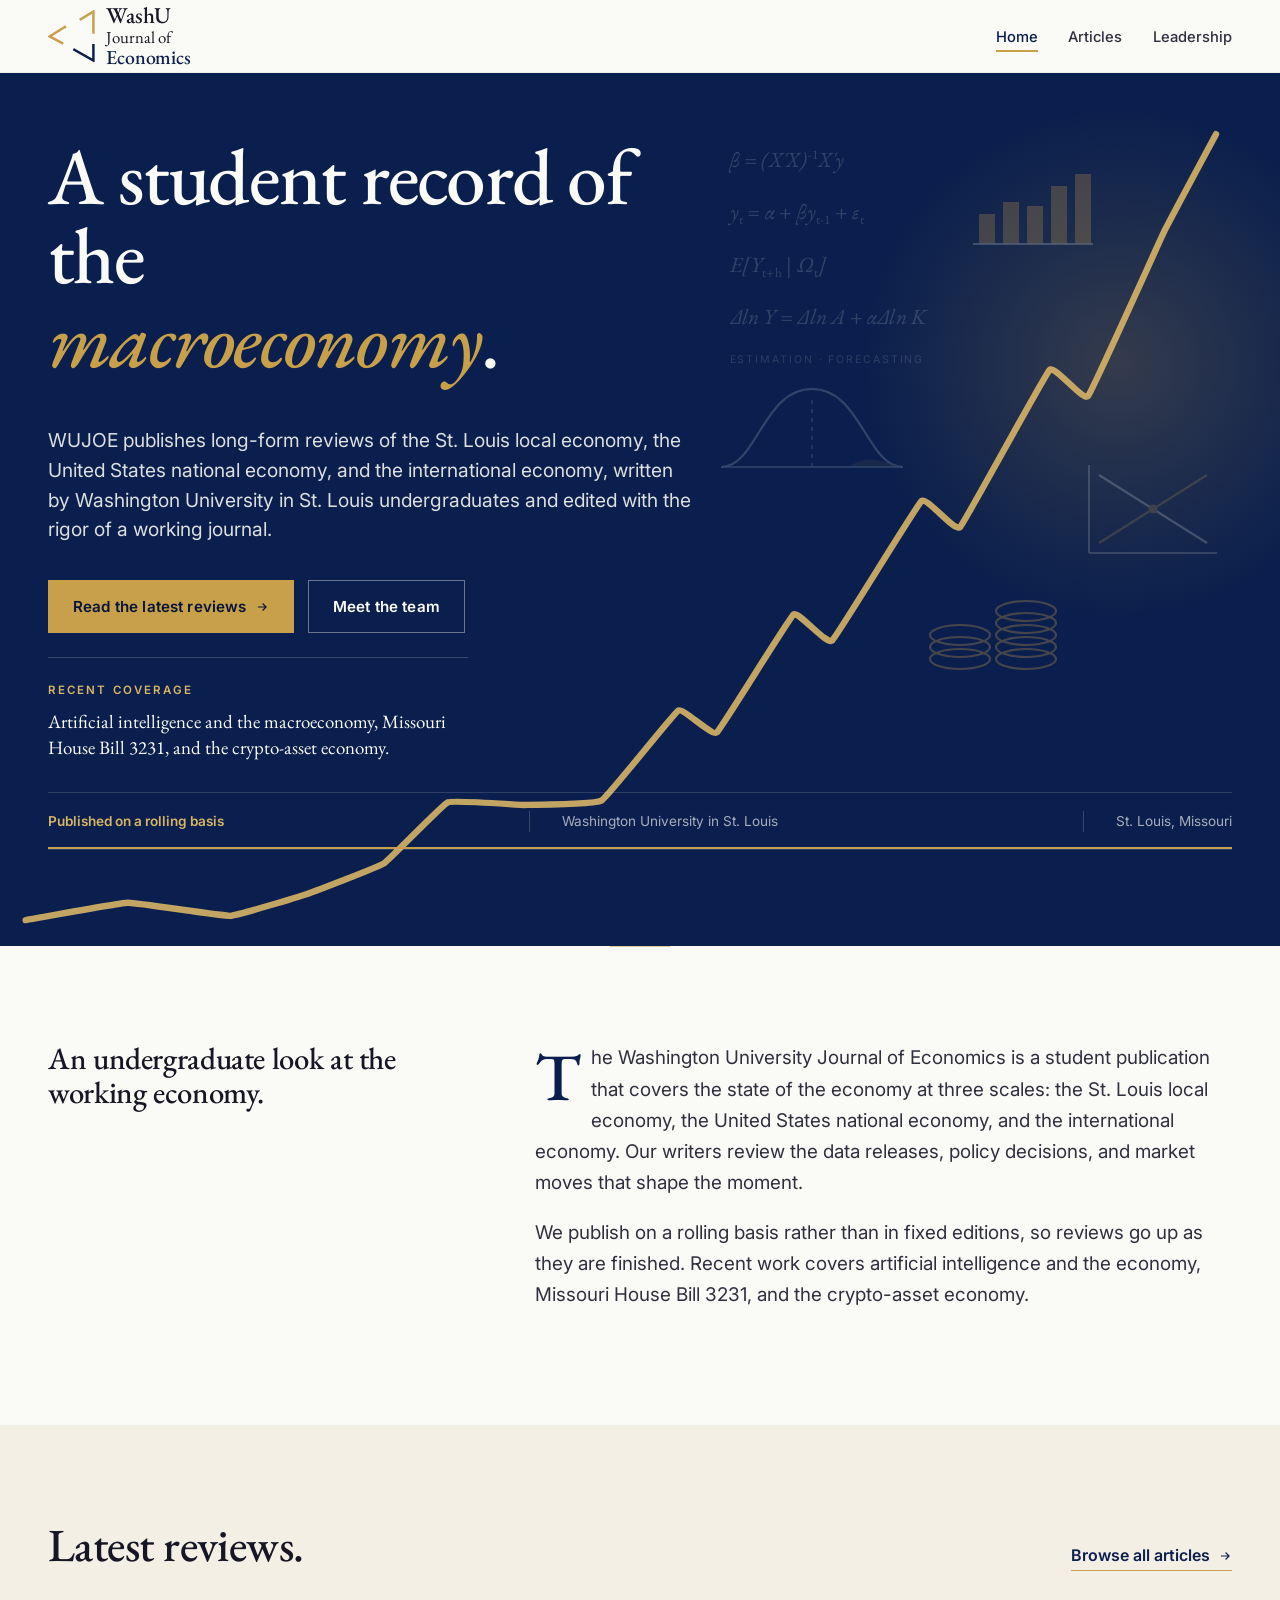
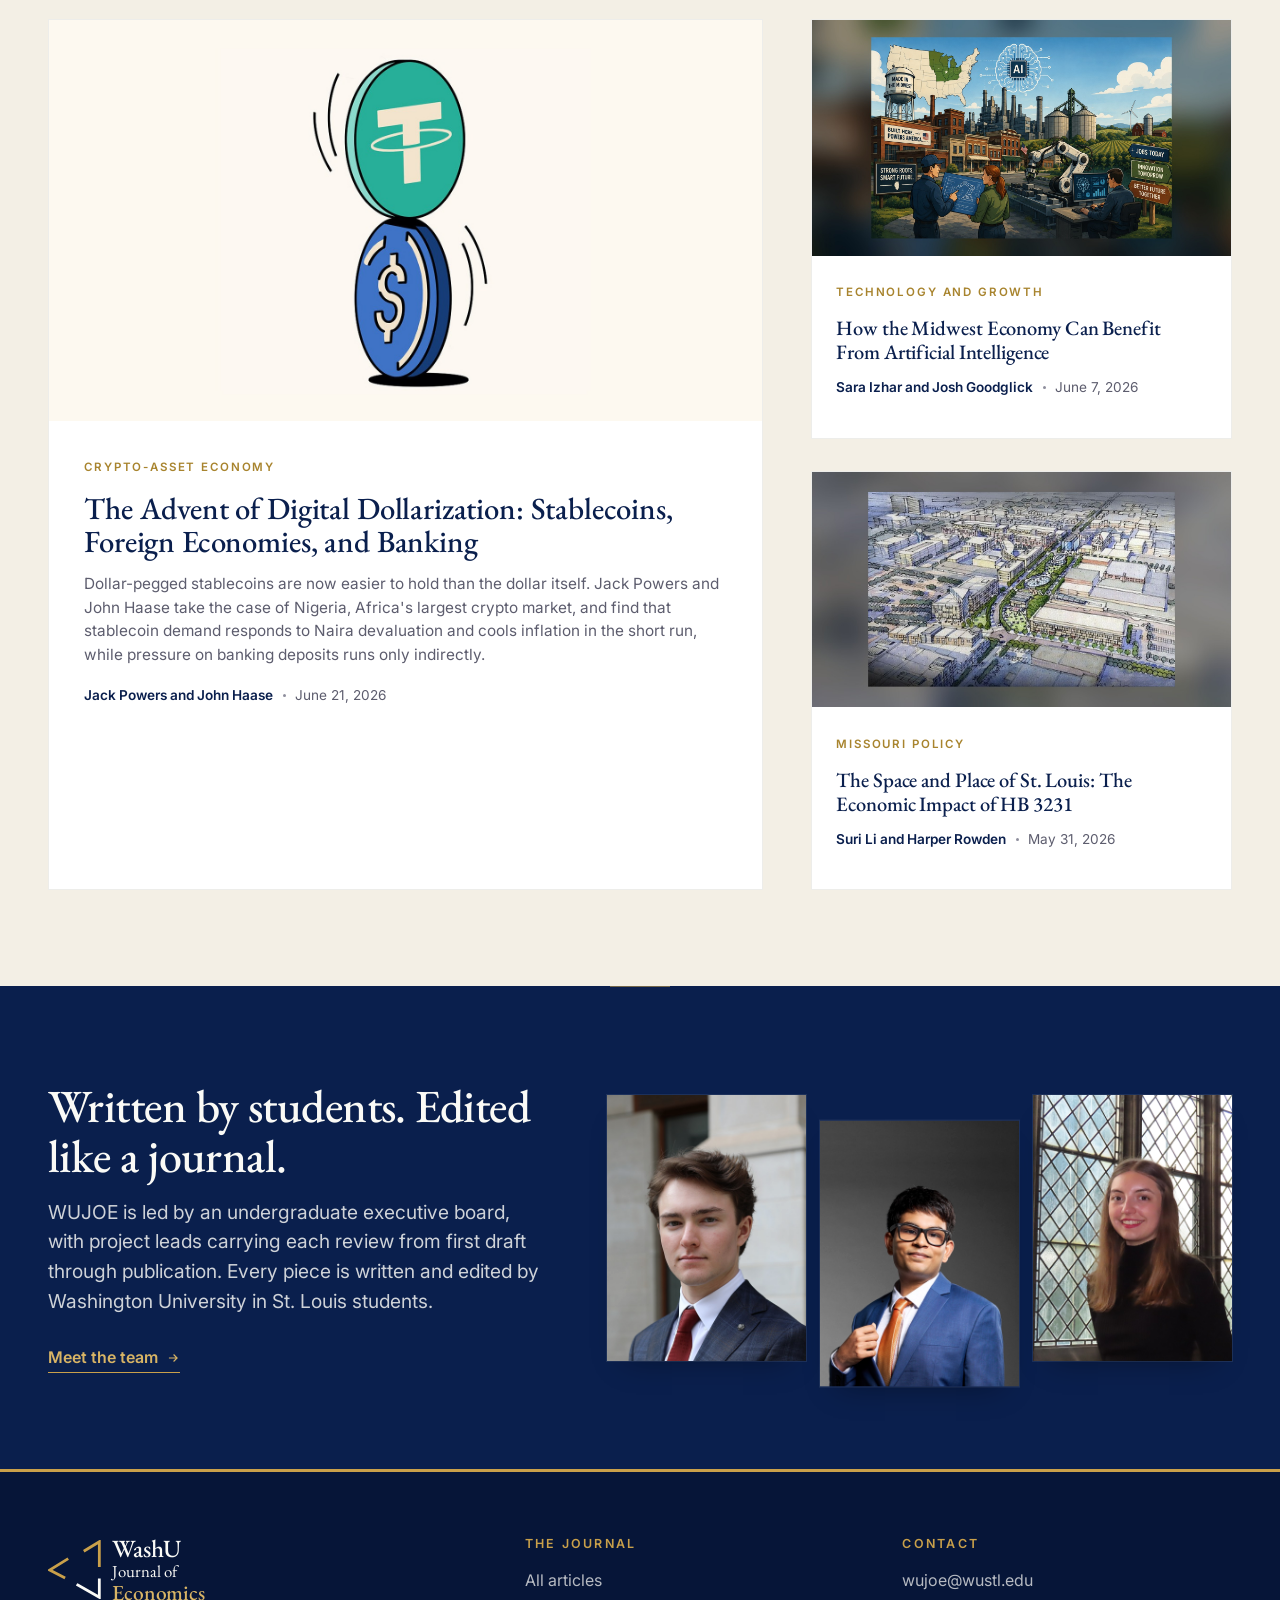
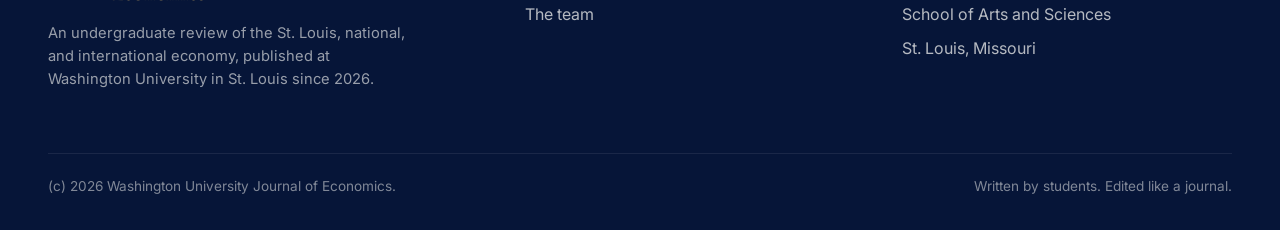
==== index.html @ d1850b68 "Add WUJOE website Static site for the Washington University Journal of Economics: home, article inde" ====
<!DOCTYPE html>
<html lang="en">
<head>
  <meta charset="UTF-8" />
  <meta name="viewport" content="width=device-width, initial-scale=1.0" />
  <title>WUJOE - Washington University Journal of Economics</title>
  <meta name="description" content="The Washington University Journal of Economics publishes student-led reviews of the St. Louis local economy, the United States national economy, and the international economy." />
  <!-- Link preview (LinkedIn, Slack, iMessage). After deploying, swap the two
       image paths below for the absolute URL, e.g. https://your-domain/assets/og-cover.png -->
  <meta property="og:type" content="website" />
  <meta property="og:site_name" content="WashU Journal of Economics" />
  <meta property="og:title" content="WUJOE - Washington University Journal of Economics" />
  <meta property="og:description" content="The Washington University Journal of Economics publishes student-led reviews of the St. Louis local economy, the United States national economy, and the international economy." />
  <meta property="og:image" content="assets/og-cover.png" />
  <meta property="og:image:width" content="1200" />
  <meta property="og:image:height" content="630" />
  <meta property="og:image:alt" content="WashU Journal of Economics" />
  <meta name="twitter:card" content="summary_large_image" />
  <meta name="twitter:title" content="WUJOE - Washington University Journal of Economics" />
  <meta name="twitter:description" content="The Washington University Journal of Economics publishes student-led reviews of the St. Louis local economy, the United States national economy, and the international economy." />
  <meta name="twitter:image" content="assets/og-cover.png" />
  <link rel="preconnect" href="https://fonts.googleapis.com" />
  <link rel="preconnect" href="https://fonts.gstatic.com" crossorigin />
  <link href="https://fonts.googleapis.com/css2?family=Caveat:wght@500;600&family=EB+Garamond:ital,wght@0,400;0,500;0,600;1,400;1,500&family=Inter:wght@400;500;600;700&display=swap" rel="stylesheet" />
  <link rel="stylesheet" href="styles.css?v=14f92fd7" />
  <link rel="icon" type="image/svg+xml" href="assets/logo.svg" />
  <script src="script.js?v=19b71b5b" defer></script>
</head>
<body>

  <!-- Entrance animation flag. Inline and JS-only, so the hero is hidden from
       first paint when animating, and renders normally when JS is off. -->
  <script>document.documentElement.classList.add('intro');</script>

  <a class="skip-link" href="#main">Skip to content</a>

  <!-- Scroll progress bar -->
  <div class="scroll-progress" aria-hidden="true"><span></span></div>

  <!-- Navigation -->
  <header class="nav">
    <div class="container nav-inner">
      <a href="index.html" class="brand" aria-label="Washington University Journal of Economics - Home">
        <svg class="brand-marks" viewBox="0 0 571 635" fill="none" aria-hidden="true">
          <g fill="none" stroke-width="30" stroke-linecap="square" stroke-linejoin="miter">
            <path class="mk-gold" d="M205 208 L18 323 L171 403"/>
            <path class="mk-gold" d="M398 113 L553 18 L553 275"/>
            <path class="mk-navy" d="M321 485 L553 617 L553 430"/>
          </g>
        </svg>
        <span class="brand-text">
          <span class="b-washu">WashU</span>
          <span class="b-journal">Journal of</span>
          <span class="b-econ">Economics</span>
        </span>
      </a>
      <nav>
        <ul class="nav-links">
          <li><a href="index.html" class="active" aria-current="page">Home</a></li>
          <li><a href="articles.html">Articles</a></li>
          <li><a href="leadership.html">Leadership</a></li>
        </ul>
      </nav>
      <button class="nav-toggle" aria-label="Menu" aria-expanded="false">
        <svg width="24" height="24" viewBox="0 0 24 24" fill="none" stroke="currentColor" stroke-width="1.8" stroke-linecap="round"><path d="M4 7h16M4 12h16M4 17h16"/></svg>
      </button>
    </div>
  </header>

  <!-- Hero -->
  <section class="hero section-navy" id="main">
    <div class="hero-motifs" aria-hidden="true">
      <span class="hm hm-eq" style="left:57%; top:8%;">&beta; = (X&prime;X)<sup>-1</sup>X&prime;y</span>
      <span class="hm hm-eq" style="left:57%; top:14%;">y<sub>t</sub> = &alpha; + &beta;y<sub>t-1</sub> + &epsilon;<sub>t</sub></span>
      <span class="hm hm-eq" style="left:57%; top:20%;">E[Y<sub>t+h</sub> | &Omega;<sub>t</sub>]</span>
      <span class="hm hm-eq" style="left:57%; top:26%;">&Delta;ln Y = &Delta;ln A + &alpha;&Delta;ln K</span>
      <span class="hm hm-note" style="left:57%; top:32%;">Estimation &middot; Forecasting</span>

      <svg class="hm hm-dist" style="left:56%; top:35%;" viewBox="0 0 190 96" focusable="false">
        <path d="M 4,88 C 40,88 46,10 95,10 C 144,10 150,88 186,88" fill="none" stroke="#fafaf6" stroke-width="2.2"/>
        <path d="M 132,88 C 152,72 170,86 186,88 L 186,88 Z" fill="#c9a04a" opacity="0.45"/>
        <line x1="4" y1="88" x2="186" y2="88" stroke="#fafaf6" stroke-width="1.4"/>
        <line x1="95" y1="88" x2="95" y2="16" stroke="#fafaf6" stroke-width="1.2" stroke-dasharray="4 5"/>
      </svg>

      <svg class="hm hm-bars" style="left:76%; top:10%;" viewBox="0 0 120 90" focusable="false">
        <g fill="#c9a04a">
          <rect x="6"  y="54" width="16" height="30"/>
          <rect x="30" y="42" width="16" height="42"/>
          <rect x="54" y="46" width="16" height="38"/>
          <rect x="78" y="26" width="16" height="58"/>
          <rect x="102" y="14" width="16" height="70"/>
        </g>
        <line x1="0" y1="84" x2="120" y2="84" stroke="#fafaf6" stroke-width="1.6"/>
      </svg>

      <svg class="hm hm-sd" style="left:84%; top:44%;" viewBox="0 0 150 110" focusable="false">
        <line x1="14" y1="8" x2="14" y2="96" stroke="#fafaf6" stroke-width="1.6"/>
        <line x1="14" y1="96" x2="142" y2="96" stroke="#fafaf6" stroke-width="1.6"/>
        <line x1="24" y1="18" x2="132" y2="86" stroke="#fafaf6" stroke-width="2.2"/>
        <line x1="24" y1="86" x2="132" y2="18" stroke="#c9a04a" stroke-width="2.2"/>
        <circle cx="78" cy="52" r="4.5" fill="#c9a04a"/>
      </svg>

      <svg class="hm hm-coins" style="left:72%; top:60%;" viewBox="0 0 150 78" focusable="false">
        <g fill="none" stroke="#c9a04a" stroke-width="2.2">
          <ellipse cx="38" cy="62" rx="30" ry="10"/>
          <ellipse cx="38" cy="50" rx="30" ry="10"/>
          <ellipse cx="38" cy="38" rx="30" ry="10"/>
          <ellipse cx="104" cy="62" rx="30" ry="10"/>
          <ellipse cx="104" cy="50" rx="30" ry="10"/>
          <ellipse cx="104" cy="38" rx="30" ry="10"/>
          <ellipse cx="104" cy="26" rx="30" ry="10"/>
          <ellipse cx="104" cy="14" rx="30" ry="10"/>
        </g>
      </svg>
    </div>

    <div class="hero-trend" aria-hidden="true">
      <svg viewBox="0 0 1200 825" preserveAspectRatio="none" focusable="false">
        <path class="ht-line" d="M 24.0 800.2 C 27.8 799.6 112.3 783.9 120.0 783.8 C 127.7 783.6 209.3 796.5 216.0 796.1 C 222.7 795.8 282.2 777.5 288.0 775.5 C 293.8 773.5 354.7 750.1 360.0 746.6 C 365.3 743.2 414.7 691.1 420.0 688.9 C 425.3 686.7 486.2 691.4 492.0 691.4 C 497.8 691.3 558.2 690.8 564.0 687.2 C 569.8 683.7 631.7 604.8 636.0 602.2 C 640.3 599.7 667.7 626.5 672.0 622.9 C 676.3 619.2 739.7 515.0 744.0 511.5 C 748.3 508.0 775.2 540.5 780.0 536.2 C 784.8 532.0 859.2 408.5 864.0 404.2 C 868.8 400.0 895.2 433.9 900.0 429.0 C 904.8 424.1 979.2 285.4 984.0 280.5 C 988.8 275.6 1015.7 310.5 1020.0 305.2 C 1024.3 300.0 1087.2 158.4 1092.0 148.5 C 1096.8 138.6 1138.1 61.4 1140.0 57.8" fill="none" stroke="#d8b465" stroke-width="6"
              stroke-linecap="round" stroke-linejoin="round"/>
      </svg>
    </div>

    <div class="container hero-inner">
      <div class="reveal">
        <h1 class="hero-title">
          A student record of the<br />
          <span class="gold-accent"><em>macroeconomy</em></span>.
        </h1>
        <p class="hero-lede">
          WUJOE publishes long-form reviews of the St. Louis local economy, the United States national economy, and the international economy, written by Washington University in St. Louis undergraduates and edited with the rigor of a working journal.
        </p>
        <div class="hero-actions">
          <a href="articles.html" class="btn btn-primary">
            Read the latest reviews
            <svg width="14" height="14" viewBox="0 0 24 24" fill="none" stroke="currentColor" stroke-width="2"><path d="M5 12h14M13 6l6 6-6 6"/></svg>
          </a>
          <a href="leadership.html" class="btn btn-ghost">Meet the team</a>
        </div>

        <div class="issue-mini">
          <span class="label">Recent coverage</span>
          <p>Artificial intelligence and the macroeconomy, Missouri House Bill 3231, and the crypto-asset economy.</p>
        </div>
      </div>

    </div>

    <div class="container">
      <div class="volume-strip">
        <div class="volume-strip-inner">
          <span class="vs-item"><strong>Published on a rolling basis</strong></span>
          <span class="vs-item">Washington University in St. Louis</span>
          <span class="vs-item">St. Louis, Missouri</span>
        </div>
      </div>
    </div>
  </section>

  <!-- About / Description -->
  <section class="section">
    <div class="container">
      <div class="about reveal">
        <div class="about-side">
          <h2>An undergraduate look at the working economy.</h2>
        </div>

        <div class="about-body">
          <p>
            The Washington University Journal of Economics is a student publication that covers the state of the economy at three scales: the St. Louis local economy, the United States national economy, and the international economy. Our writers review the data releases, policy decisions, and market moves that shape the moment.
          </p>
          <p>
            We publish on a rolling basis rather than in fixed editions, so reviews go up as they are finished. Recent work covers artificial intelligence and the economy, Missouri House Bill 3231, and the crypto-asset economy.
          </p>
        </div>
      </div>
    </div>
  </section>

  <!-- Featured articles -->
  <section class="section" style="background: var(--paper-warm);" id="featured">
    <div class="container">
      <div class="reveal" style="display: flex; justify-content: space-between; align-items: baseline; gap: 2rem; margin-bottom: var(--gap-6); flex-wrap: wrap;">
        <div>
          <h2 style="max-width: 22ch;">Latest reviews.</h2>
        </div>
        <a href="articles.html" class="btn-link">
          Browse all articles
          <svg width="14" height="14" viewBox="0 0 24 24" fill="none" stroke="currentColor" stroke-width="2"><path d="M5 12h14M13 6l6 6-6 6"/></svg>
        </a>
      </div>

      <div class="featured-grid reveal-stagger">
        <a href="articles/stablecoin-digital-dollarization.html" class="feature-card large">
          <div class="thumb">
            <img src="assets/topics/stablecoin.jpg?v=3f3365f6" alt="Illustration of a Tether stablecoin token balanced on a US dollar coin" loading="lazy" />
          </div>
          <div class="body">
            <span class="tag">Crypto-Asset Economy</span>
            <h3>The Advent of Digital Dollarization: Stablecoins, Foreign Economies, and Banking</h3>
            <p class="excerpt">
              Dollar-pegged stablecoins are now easier to hold than the dollar itself. Jack Powers and John Haase take the case of Nigeria, Africa's largest crypto market, and find that stablecoin demand responds to Naira devaluation and cools inflation in the short run, while pressure on banking deposits runs only indirectly.
            </p>
            <p class="byline">
              <span class="author">Jack Powers and John Haase</span>
              <span class="dot"></span>
              <span>June 21, 2026</span>
            </p>
          </div>
        </a>

        <div class="featured-side-stack">
          <a href="articles/ai-midwestern-markets.html" class="feature-card">
            <div class="thumb">
              <img src="assets/topics/ai-midwest.jpg?v=d4d2b6f4" alt="Illustration of a Midwestern town with factories, grain silos, a robot arm and a data dashboard, workers reviewing plans, beneath an AI chip motif" loading="lazy" />
            </div>
            <div class="body">
              <span class="tag">Technology and Growth</span>
              <h3>How the Midwest Economy Can Benefit From Artificial Intelligence</h3>
              <p class="byline">
                <span class="author">Sara Izhar and Josh Goodglick</span>
                <span class="dot"></span>
                <span>June 7, 2026</span>
              </p>
            </div>
          </a>

          <!-- TEMPORARILY WITHDRAWN from the site at the authors' request, pending a more thorough revision. The article itself is untouched at articles/stl-school-funding.html. To restore, delete this comment wrapper (search: TEMPORARILY WITHDRAWN).
          <a href="articles/stl-school-funding.html" class="feature-card">
            <div class="thumb">
              <img src="assets/topics/school-funding.jpg?v=7b87e75f" alt="Illustration of a one-room schoolhouse used as a coin bank, with a coin dropping into a slot in its roof" loading="lazy" />
            </div>
            <div class="body">
              <span class="tag">St. Louis Economy</span>
              <h3>Fragmented Governance and School Funding Inequality in St. Louis</h3>
              <p class="byline">
                <span class="author">Oleks Zolochevskyi and Nikki Zheng</span>
                <span class="dot"></span>
                <span>May 17, 2026</span>
              </p>
            </div>
          </a>
          -->

          <a href="articles/hb3231-st-louis.html" class="feature-card">
            <div class="thumb">
              <img src="assets/topics/hb3231.jpg?v=39ce0d1d" alt="Aerial rendering of the Cortex Innovation Community in St. Louis, showing mixed-use blocks, green space and a central boulevard" loading="lazy" />
            </div>
            <div class="body">
              <span class="tag">Missouri Policy</span>
              <h3>The Space and Place of St. Louis: The Economic Impact of HB 3231</h3>
              <p class="byline">
                <span class="author">Suri Li and Harper Rowden</span>
                <span class="dot"></span>
                <span>May 31, 2026</span>
              </p>
            </div>
          </a>
        </div>
      </div>
    </div>
  </section>

  <!-- Leadership preview -->
  <section class="section section-navy">
    <div class="container">
      <div class="leadership-pre reveal">
        <div class="leadership-pre-text">
          <h2>Written by students. Edited like a journal.</h2>
          <p class="lede">
            WUJOE is led by an undergraduate executive board, with project leads carrying each review from first draft through publication. Every piece is written and edited by Washington University in St. Louis students.
          </p>
          <a href="leadership.html" class="btn-link">
            Meet the team
            <svg width="14" height="14" viewBox="0 0 24 24" fill="none" stroke="currentColor" stroke-width="2"><path d="M5 12h14M13 6l6 6-6 6"/></svg>
          </a>
        </div>

        <div class="leadership-portrait-stack">
          <div class="p"><img src="assets/team/jack-powers.jpg?v=92bb2d66" alt="Jack Powers" loading="lazy" /></div>
          <div class="p"><img src="assets/team/rishii-parthasarathy.jpg?v=d34db9e6" alt="Rishii Parthasarathy" loading="lazy" /></div>
          <div class="p"><img src="assets/team/brooke-hathhorn.jpg?v=dff53eb7" alt="Brooke Hathhorn" loading="lazy" /></div>
        </div>
      </div>
    </div>
  </section>


  <!-- Footer -->
  <footer class="footer">
    <div class="container">
      <div class="footer-grid">
        <div class="footer-brand">
          <a href="index.html" class="brand">
            <svg class="brand-marks" viewBox="0 0 571 635" fill="none" aria-hidden="true">
              <g fill="none" stroke-width="30" stroke-linecap="square" stroke-linejoin="miter">
                <path class="mk-gold" d="M205 208 L18 323 L171 403"/>
                <path class="mk-gold" d="M398 113 L553 18 L553 275"/>
                <path class="mk-navy" d="M321 485 L553 617 L553 430"/>
              </g>
            </svg>
            <span class="brand-text">
              <span class="b-washu">WashU</span>
              <span class="b-journal">Journal of</span>
              <span class="b-econ">Economics</span>
            </span>
          </a>
          <p>An undergraduate review of the St. Louis, national, and international economy, published at Washington University in St. Louis since 2026.</p>
        </div>
        <div>
          <h4>The Journal</h4>
          <ul>
            <li><a href="articles.html">All articles</a></li>
            <li><a href="leadership.html">The team</a></li>
          </ul>
        </div>
        <div>
          <h4>Contact</h4>
          <ul>
            <li><a href="mailto:wujoe@wustl.edu">wujoe@wustl.edu</a></li>
            <li>School of Arts and Sciences</li>
            <li>St. Louis, Missouri</li>
          </ul>
        </div>
      </div>
      <div class="footer-bottom">
        <span>(c) 2026 Washington University Journal of Economics.</span>
        <span>Written by students. Edited like a journal.</span>
      </div>
    </div>
  </footer>

</body>
</html>
---- styles.css ----
/* WUJOE - Washington University Journal of Economics
   Editorial / academic publication site.
   Tokens, typography, layout primitives, and component styles. */

/* ---------- Design Tokens ---------- */
:root {
  /* Brand palette: navy + gold + paper white (locked from logo) */
  --navy:        #0a1f4d;
  --navy-deep:   #061538;
  --navy-soft:   #1a2f5e;
  --navy-mist:   #e9ecf3;

  --gold:        #c9a04a;
  --gold-soft:   #d8b465;
  --gold-deep:   #a8842e;
  --gold-mist:   #f6efde;

  --paper:       #fafaf6;
  --paper-warm:  #f3efe5;
  --white:       #ffffff;

  --ink:         #161624;
  --ink-soft:    #2f2f3e;
  --mute:        #5d5d6e;
  --mute-soft:   #8e8e9d;

  --border:      #e6e3d7;
  --border-soft: #ededea;
  --hairline:    #d8d4c5;

  /* Type */
  --font-display: "EB Garamond", "Times New Roman", Georgia, serif;
  --font-body:    "Inter", -apple-system, BlinkMacSystemFont, "Segoe UI", system-ui, sans-serif;
  --font-mono:    "JetBrains Mono", ui-monospace, "SF Mono", Menlo, monospace;

  /* Rhythm */
  --gap-1: 0.5rem;
  --gap-2: 1rem;
  --gap-3: 1.5rem;
  --gap-4: 2rem;
  --gap-6: 3rem;
  --gap-8: 4rem;
  --gap-12: 6rem;
  --gap-16: 8rem;

  --max-w: 1320px;
  --max-w-narrow: 980px;
  --max-w-read: 720px;

  --ease-out: cubic-bezier(0.16, 1, 0.3, 1);
}

/* ---------- Reset / Base ---------- */
*, *::before, *::after { box-sizing: border-box; }
html { scroll-behavior: smooth; }
body {
  margin: 0;
  font-family: var(--font-body);
  font-size: 16px;
  line-height: 1.55;
  color: var(--ink);
  background: var(--paper);
  -webkit-font-smoothing: antialiased;
  -moz-osx-font-smoothing: grayscale;
  text-rendering: optimizeLegibility;
}
img, svg { display: block; max-width: 100%; height: auto; }
a { color: inherit; text-decoration: none; }
button { font: inherit; cursor: pointer; }

::selection { background: var(--navy); color: var(--paper); }

/* ---------- Typography ---------- */
.display, h1, h2, h3, h4 {
  font-family: var(--font-display);
  font-weight: 500;
  color: var(--ink);
  letter-spacing: -0.005em;
  line-height: 1.08;
  margin: 0;
}
h1 { font-size: clamp(2.6rem, 5.4vw, 4.8rem); letter-spacing: -0.018em; }
h2 { font-size: clamp(2rem, 3.6vw, 3.2rem); letter-spacing: -0.012em; }
h3 { font-size: clamp(1.4rem, 2vw, 1.85rem); line-height: 1.2; }
h4 { font-size: 1.2rem; line-height: 1.3; }

p { margin: 0 0 1em; }
.lede { font-size: 1.2rem; line-height: 1.55; color: var(--ink-soft); }

.eyebrow {
  font-family: var(--font-body);
  font-size: 0.72rem;
  font-weight: 600;
  letter-spacing: 0.16em;
  text-transform: uppercase;
  color: var(--gold-deep);
}

/* ---------- Layout ---------- */
.container {
  width: 100%;
  max-width: var(--max-w);
  margin: 0 auto;
  padding: 0 clamp(1.25rem, 4vw, 3rem);
}
.section { padding: var(--gap-12) 0; }
.section-tight { padding: var(--gap-8) 0; }

/* ---------- Navigation ---------- */
.nav {
  position: sticky;
  top: 0;
  z-index: 30;
  background: rgba(250, 250, 246, 0.92);
  backdrop-filter: saturate(140%) blur(10px);
  -webkit-backdrop-filter: saturate(140%) blur(10px);
  border-bottom: 1px solid var(--border-soft);
}
.nav-inner {
  display: flex;
  align-items: center;
  justify-content: space-between;
  height: 72px;
  gap: var(--gap-4);
}
.brand {
  display: inline-flex;
  align-items: center;
  gap: 0.7rem;
  color: var(--navy);
  text-decoration: none;
}
.brand-marks {
  width: 47px;
  height: 52px;
  flex: 0 0 47px;
  display: block;
}
.brand-marks .mk-gold { stroke: var(--gold); }
.brand-marks .mk-navy { stroke: var(--navy); }
.brand-text {
  display: flex;
  flex-direction: column;
  line-height: 1;
  font-family: var(--font-display);
  color: inherit;
}
.brand-text .b-washu {
  font-size: 1.42rem;
  font-weight: 500;
  color: var(--ink);
  letter-spacing: -0.008em;
  line-height: 1;
}
.brand-text .b-journal {
  font-size: 1.05rem;
  font-weight: 400;
  color: var(--ink);
  padding-top: 0.12rem;
  line-height: 1;
}
.brand-text .b-econ {
  font-size: 1.24rem;
  font-weight: 500;
  color: var(--navy);
  padding-top: 0.12rem;
  letter-spacing: -0.008em;
  line-height: 1;
}
/* On dark grounds the navy half of the mark and wordmark would vanish */
.footer .brand { color: var(--paper); }
.footer .brand-marks { width: 53px; height: 59px; flex-basis: 53px; }
.footer .brand-marks .mk-navy { stroke: var(--paper); }
.footer .brand-text .b-washu { font-size: 1.55rem; }
.footer .brand-text .b-journal,
.footer .brand-text .b-washu { color: var(--paper); }
.footer .brand-text .b-econ { font-size: 1.34rem; color: var(--gold-soft); }
/* Legacy compat: hide old brand-mark img if present */
.brand-mark { display: none; }
.brand-name {
  position: absolute;
  width: 1px; height: 1px;
  margin: -1px; padding: 0;
  overflow: hidden;
  clip: rect(0, 0, 0, 0);
  white-space: nowrap;
  border: 0;
}

.nav-links {
  display: flex;
  align-items: center;
  gap: clamp(1rem, 2.4vw, 2.4rem);
  list-style: none;
  padding: 0; margin: 0;
}
.nav-links a {
  font-size: 0.92rem;
  font-weight: 500;
  color: var(--ink-soft);
  position: relative;
  transition: color 0.2s var(--ease-out);
}
.nav-links a::after {
  content: "";
  position: absolute;
  left: 0; right: 0; bottom: -6px;
  height: 2px;
  background: var(--gold);
  transform: scaleX(0);
  transform-origin: left;
  transition: transform 0.32s var(--ease-out);
}
.nav-links a:hover { color: var(--navy); }
.nav-links a:hover::after { transform: scaleX(1); }
.nav-links a.active { color: var(--navy); }
.nav-links a.active::after { transform: scaleX(1); }

.nav-toggle { display: none; background: transparent; border: 0; padding: 0.5rem; color: var(--navy); }

/* ---------- Buttons ---------- */
.btn {
  display: inline-flex;
  align-items: center;
  justify-content: center;
  gap: 0.55rem;
  font-family: var(--font-body);
  font-size: 0.95rem;
  font-weight: 600;
  padding: 0.85rem 1.5rem;
  letter-spacing: 0.01em;
  border: 1px solid transparent;
  transition: all 0.22s var(--ease-out);
  white-space: nowrap;
}
.btn-primary {
  background: var(--navy);
  color: var(--paper);
  border-color: var(--navy);
}
.btn-primary:hover { background: var(--navy-deep); border-color: var(--navy-deep); transform: translateY(-1px); }
.btn-primary:active { transform: translateY(0); }

.btn-ghost {
  background: transparent;
  color: var(--navy);
  border-color: var(--navy);
}
.btn-ghost:hover { background: var(--navy); color: var(--paper); }

.btn-gold {
  background: var(--gold);
  color: var(--navy-deep);
  border-color: var(--gold);
}
.btn-gold:hover { background: var(--gold-soft); border-color: var(--gold-soft); transform: translateY(-1px); }

.btn-link {
  display: inline-flex;
  align-items: center;
  gap: 0.5rem;
  font-weight: 600;
  color: var(--navy);
  padding-bottom: 2px;
  border-bottom: 1px solid var(--gold);
  transition: gap 0.22s var(--ease-out), color 0.22s;
}
.btn-link:hover { gap: 0.85rem; color: var(--navy-deep); }
.btn-link svg { transition: transform 0.22s var(--ease-out); }
.btn-link:hover svg { transform: translateX(2px); }

/* ---------- Hero ---------- */
.hero { position: relative; padding: var(--gap-12) 0 var(--gap-8); overflow: hidden; }
.hero::before {
  content: "";
  position: absolute;
  top: 0; right: -10%;
  width: 580px; height: 580px;
  background: radial-gradient(circle at center, rgba(201, 160, 74, 0.16), transparent 62%);
  pointer-events: none;
  z-index: 0;
}
.hero-inner {
  position: relative;
  display: grid;
  grid-template-columns: minmax(0, 1.35fr) minmax(0, 1fr);
  gap: var(--gap-8);
  align-items: end;
  z-index: 1;
}
.hero-title {
  font-size: clamp(2.8rem, 6.2vw, 5.6rem);
  line-height: 1;
  letter-spacing: -0.022em;
}
.hero-title em {
  font-style: italic;
  color: var(--navy);
  line-height: 1.1;
  padding-bottom: 0.18em;
  display: inline-block;
}
.hero-title .gold-accent { color: var(--gold-deep); font-style: italic; }
.hero-title .gold-accent em { color: inherit; }
.hero-lede { max-width: 56ch; margin-top: 1.8rem; font-size: 1.2rem; color: var(--ink-soft); }
.hero-actions { display: flex; gap: 0.85rem; margin-top: 2.2rem; flex-wrap: wrap; }

.hero-meta {
  border-top: 1px solid var(--hairline);
  padding-top: 1.4rem;
  display: grid;
  gap: 1.3rem;
}
.hero-meta .item { display: grid; gap: 0.3rem; }
.hero-meta .label { font-size: 0.72rem; letter-spacing: 0.18em; text-transform: uppercase; color: var(--mute); font-weight: 600; }
.hero-meta .value { font-family: var(--font-display); font-size: 1.4rem; color: var(--navy); line-height: 1.15; }
.hero-meta .desc { font-size: 0.92rem; color: var(--mute); max-width: 32ch; }

/* ---------- Polaroid (hero right column) ---------- */
/* ---------- Hero economics motifs ----------
   Real notation and marks, set as HTML/standalone SVG rather than inside the
   stretched sweep-line SVG, so nothing distorts. Decorative only (aria-hidden)
   and behind the copy. Same safety rule as everywhere on this page: the base
   style is the finished state, hidden only inside the keyframes. */
.hero-motifs { position: absolute; inset: 0; z-index: 0; pointer-events: none; }
.hm { position: absolute; display: block; }
.hm-eq {
  font-family: var(--font-display);
  font-style: italic;
  font-size: 1.35rem;
  letter-spacing: 0.01em;
  color: var(--paper);
  opacity: 0.16;
  white-space: nowrap;
}
.hm-eq sub, .hm-eq sup { font-size: 0.62em; font-style: normal; }
.hm-note {
  font-family: var(--font-body);
  font-size: 0.66rem;
  letter-spacing: 0.18em;
  text-transform: uppercase;
  color: var(--paper);
  opacity: 0.13;
  white-space: nowrap;
}
.hm-dist  { width: 190px; opacity: 0.17; }
.hm-bars  { width: 120px; opacity: 0.26; }
.hm-sd    { width: 150px; opacity: 0.2; }
.hm-coins { width: 150px; opacity: 0.3; }

@media (max-width: 1180px) {
  .hm-coins, .hm-bars, .hm-sd { display: none; }
  /* the curve keeps a fixed px width, so it eats a bigger share of a
     narrow hero and drifts into the trend line -- shrink it instead */
  .hm-dist { width: 150px; }
}
@media (max-width: 960px)  { .hero-motifs { display: none; } }

/* ---------- Hero trend line ----------
   A single gold line sweeping the full navy hero, nothing behind it. It sits
   under the content (.hero-inner is z-index 1) and never intercepts clicks.
   Pure CSS on an inline SVG — no JavaScript anywhere. As everywhere else on
   this page, each element's BASE style is its finished state and the undrawn
   state lives only inside the keyframes with fill-mode: backwards, so if the
   animation never runs the line is simply already there. */
.hero-trend {
  position: absolute;
  inset: 0;
  z-index: 0;
  pointer-events: none;
}
.hero-trend svg { width: 100%; height: 100%; display: block; overflow: visible; }

/* finished states */
.ht-line  { stroke-dasharray: 1620; stroke-dashoffset: 0; opacity: 0.9; }

/* The viewBox is stretched to the hero, so below roughly tablet width the
   aspect distorts far enough to skew the arrowhead. Hide it there rather
   than show a bent one. */
@media (max-width: 960px) {
  .hero-trend { display: none; }
}

.issue-mini {
  max-width: 420px;
  width: 100%;
  margin-top: var(--gap-3);
  border-top: 1px solid var(--hairline);
  padding-top: 1.1rem;
}
.issue-mini .label {
  font-size: 0.72rem; letter-spacing: 0.18em; text-transform: uppercase;
  color: var(--mute); font-weight: 600;
}
.issue-mini p {
  font-family: var(--font-display);
  font-size: 1.18rem;
  line-height: 1.35;
  color: var(--navy);
  margin: 0.55rem 0 0;
}

/* ---------- Headline strip / volume bar ---------- */
.volume-strip {
  border-top: 1px solid var(--hairline);
  border-bottom: 1px solid var(--hairline);
  padding: 1.1rem 0;
  margin-top: var(--gap-4);
}
.volume-strip-inner {
  display: flex;
  align-items: center;
  justify-content: space-between;
  gap: 2rem;
  flex-wrap: wrap;
}
.volume-strip .vs-item {
  display: inline-flex;
  align-items: center;
  gap: 0.55rem;
  font-size: 0.85rem;
  color: var(--mute);
}
.volume-strip .vs-item strong {
  color: var(--navy);
  font-weight: 600;
}

/* ---------- About / Description section ---------- */
.about {
  display: grid;
  grid-template-columns: minmax(0, 0.85fr) minmax(0, 1.4fr);
  gap: var(--gap-8);
  align-items: start;
}
.about-side .eyebrow { display: block; margin-bottom: 1rem; }
.about-side h2 { font-size: clamp(1.8rem, 2.4vw, 2.4rem); }
.about-body p {
  font-size: 1.18rem;
  line-height: 1.65;
  color: var(--ink-soft);
  max-width: 62ch;
}
.about-body p:first-of-type::first-letter {
  font-family: var(--font-display);
  font-size: 4.2rem;
  float: left;
  line-height: 0.85;
  padding: 0.35rem 0.6rem 0 0;
  color: var(--navy);
  font-weight: 500;
}

/* ---------- Featured articles section ---------- */
.featured-grid {
  display: grid;
  grid-template-columns: minmax(0, 1.7fr) minmax(0, 1fr);
  gap: var(--gap-6);
}
.featured-side-stack {
  display: grid;
  gap: var(--gap-4);
}
.feature-card {
  display: block;
  background: var(--white);
  border: 1px solid var(--border-soft);
  transition: transform 0.32s var(--ease-out), box-shadow 0.32s var(--ease-out), border-color 0.32s;
  overflow: hidden;
}
.feature-card:hover {
  transform: translateY(-3px);
  box-shadow: 0 18px 40px -22px rgba(10, 31, 77, 0.35);
  border-color: var(--gold);
}
.feature-card .thumb {
  aspect-ratio: 16 / 9;
  overflow: hidden;
  background: var(--navy-mist);
}
.feature-card .thumb img { width: 100%; height: 100%; object-fit: cover; transition: transform 0.6s var(--ease-out); }
.feature-card:hover .thumb img { transform: scale(1.04); }
.feature-card .body { padding: 1.4rem 1.5rem 1.6rem; }
.feature-card.large .body { padding: 2rem 2.2rem 2.2rem; }
.feature-card .tag {
  display: inline-block;
  font-size: 0.72rem;
  letter-spacing: 0.16em;
  text-transform: uppercase;
  font-weight: 600;
  color: var(--gold-deep);
  margin-bottom: 0.9rem;
}
.feature-card h3 {
  font-size: clamp(1.25rem, 1.6vw, 1.55rem);
  color: var(--navy);
  margin-bottom: 0.8rem;
  line-height: 1.18;
}
.feature-card.large h3 { font-size: clamp(1.7rem, 2.4vw, 2.4rem); line-height: 1.1; }
.feature-card .excerpt {
  color: var(--mute);
  font-size: 0.96rem;
  line-height: 1.55;
  margin-bottom: 1.1rem;
}
.feature-card .byline {
  display: flex;
  align-items: center;
  gap: 0.6rem;
  font-size: 0.85rem;
  color: var(--mute);
}
.feature-card .byline .dot { width: 3px; height: 3px; background: var(--mute-soft); border-radius: 50%; }
.feature-card .byline .author { color: var(--navy); font-weight: 600; }

/* ---------- Leadership preview ---------- */
.leadership-pre {
  display: grid;
  grid-template-columns: minmax(0, 0.95fr) minmax(0, 1.2fr);
  gap: var(--gap-8);
  align-items: center;
}
.leadership-pre-text h2 { margin-bottom: 1rem; }
.leadership-pre-text .lede { margin-bottom: 1.8rem; max-width: 50ch; }
.leadership-portrait-stack {
  display: grid;
  grid-template-columns: repeat(3, 1fr);
  gap: 0.85rem;
}
.leadership-portrait-stack .p {
  aspect-ratio: 3 / 4;
  overflow: hidden;
  position: relative;
  background: var(--navy-mist);
}
.leadership-portrait-stack .p img { width: 100%; height: 100%; object-fit: cover; transition: transform 0.6s var(--ease-out); }
.leadership-portrait-stack .p:hover img { transform: scale(1.04); }
.leadership-portrait-stack .p:nth-child(2) { transform: translateY(1.6rem); }

/* ---------- Footer ---------- */
.footer {
  background: var(--navy-deep);
  color: rgba(250, 250, 246, 0.72);
  padding: var(--gap-8) 0 var(--gap-4);
}
.footer-grid {
  display: grid;
  grid-template-columns: minmax(0, 1.3fr) repeat(2, minmax(0, 1fr));
  gap: var(--gap-6);
  padding-bottom: var(--gap-6);
  border-bottom: 1px solid rgba(255, 255, 255, 0.08);
}
.footer h4 {
  font-family: var(--font-body);
  font-size: 0.78rem;
  letter-spacing: 0.18em;
  text-transform: uppercase;
  color: var(--gold);
  margin-bottom: 1rem;
  font-weight: 600;
}
.footer ul { list-style: none; padding: 0; margin: 0; }
.footer ul li { margin-bottom: 0.55rem; }
.footer ul a { transition: color 0.2s var(--ease-out); }
.footer ul a:hover { color: var(--gold-soft); }
.footer-brand { max-width: 36ch; }
.footer-brand p { color: rgba(250, 250, 246, 0.6); font-size: 0.92rem; line-height: 1.55; margin-top: 1rem; }
.footer .brand { color: var(--paper); }
.footer .brand .top { color: rgba(255, 255, 255, 0.55); }
.footer .brand .bot { color: var(--paper); }
.footer-bottom {
  margin-top: 1.4rem;
  display: flex;
  justify-content: space-between;
  align-items: center;
  font-size: 0.85rem;
  color: rgba(250, 250, 246, 0.5);
  flex-wrap: wrap;
  gap: 0.85rem;
}

/* ---------- Articles gallery page ---------- */
.page-header {
  padding: var(--gap-8) 0 var(--gap-4);
  border-bottom: 1px solid var(--hairline);
}
.page-header h1 {
  font-size: clamp(2.4rem, 5vw, 4.4rem);
  letter-spacing: -0.022em;
  margin-bottom: 1rem;
}
.page-header .lede { max-width: 60ch; }

.filters {
  display: flex;
  gap: 0.55rem;
  margin: var(--gap-4) 0 var(--gap-6);
  flex-wrap: wrap;
}
.filter-pill {
  font-family: var(--font-body);
  font-size: 0.86rem;
  font-weight: 500;
  padding: 0.5rem 1.05rem;
  border: 1px solid var(--border);
  background: var(--white);
  color: var(--ink-soft);
  letter-spacing: 0.01em;
  transition: all 0.22s var(--ease-out);
}
.filter-pill:hover { border-color: var(--navy); color: var(--navy); }
.filter-pill.active { background: var(--navy); color: var(--paper); border-color: var(--navy); }

.gallery {
  display: grid;
  grid-template-columns: repeat(auto-fit, minmax(280px, 1fr));
  gap: var(--gap-4);
}
.article-card {
  display: flex;
  flex-direction: column;
  background: var(--white);
  border: 1px solid var(--border-soft);
  overflow: hidden;
  transition: transform 0.32s var(--ease-out), box-shadow 0.32s var(--ease-out), border-color 0.32s;
}
.article-card:hover {
  transform: translateY(-3px);
  box-shadow: 0 18px 40px -24px rgba(10, 31, 77, 0.35);
  border-color: var(--gold);
}
.article-card .thumb {
  aspect-ratio: 4 / 3;
  overflow: hidden;
  background: var(--navy-mist);
}
.article-card .thumb img { width: 100%; height: 100%; object-fit: cover; transition: transform 0.6s var(--ease-out); }
.article-card:hover .thumb img { transform: scale(1.05); }
.article-card .body { padding: 1.4rem 1.5rem 1.6rem; display: flex; flex-direction: column; gap: 0.6rem; flex: 1; }
.article-card .tag {
  font-size: 0.72rem;
  letter-spacing: 0.16em;
  text-transform: uppercase;
  font-weight: 600;
  color: var(--gold-deep);
}
.article-card h3 { font-size: 1.3rem; color: var(--navy); line-height: 1.2; }
.article-card .excerpt { color: var(--mute); font-size: 0.92rem; line-height: 1.5; flex: 1; }
.article-card .byline {
  margin-top: 0.4rem;
  display: flex; align-items: center; gap: 0.6rem;
  font-size: 0.85rem; color: var(--mute);
}
.article-card .byline .author { color: var(--navy); font-weight: 600; }
.article-card .byline .dot { width: 3px; height: 3px; background: var(--mute-soft); border-radius: 50%; }

/* ---------- Leadership page ---------- */
.tier {
  margin-bottom: var(--gap-8);
}
.tier-head {
  display: flex;
  align-items: baseline;
  justify-content: space-between;
  gap: 2rem;
  padding-bottom: 1.2rem;
  margin-bottom: var(--gap-4);
  border-bottom: 1px solid var(--hairline);
  flex-wrap: wrap;
}
.tier-head h2 { font-size: clamp(1.7rem, 2.6vw, 2.4rem); }
.tier-head .count { font-family: var(--font-mono); font-size: 0.78rem; letter-spacing: 0.08em; color: var(--mute); }

.people-grid {
  display: grid;
  grid-template-columns: repeat(auto-fit, minmax(240px, 1fr));
  gap: var(--gap-4);
}
/* Former members: present, but visually stepped back from the active team */
.tier-former .person-portrait img { filter: grayscale(0.55); opacity: 0.9; }
.tier-former .person:hover .person-portrait img { filter: grayscale(0.15); opacity: 1; }
.tier-former .person .role { color: var(--mute); }

/* Pin to four tracks so portraits stay the same size whether a tier
   holds three people or four. Falls back to auto-fit when narrow. */
@media (min-width: 1000px) {
  .people-grid.fixed-4 { grid-template-columns: repeat(4, minmax(0, 1fr)); }
}
.person {
  display: grid;
  gap: 0.85rem;
}
.person-portrait {
  aspect-ratio: 3 / 4;
  overflow: hidden;
  background: var(--navy-mist);
  position: relative;
}
.person-portrait img { width: 100%; height: 100%; object-fit: cover; transition: transform 0.6s var(--ease-out); filter: grayscale(0.15); }
.person:hover .person-portrait img { transform: scale(1.04); filter: grayscale(0); }
.person h3 { font-size: 1.25rem; color: var(--navy); }
.person .role { font-size: 0.82rem; color: var(--gold-deep); letter-spacing: 0.06em; text-transform: uppercase; font-weight: 600; }
.person .bio { font-size: 0.92rem; color: var(--mute); line-height: 1.55; }

.tier.leadership-tier {
  display: grid;
  grid-template-columns: 1fr 1fr;
  gap: var(--gap-8);
}
.tier.leadership-tier .person {
  grid-template-columns: 240px 1fr;
  gap: 1.6rem;
  align-items: start;
}
.tier.leadership-tier .person-portrait { aspect-ratio: 3 / 4; }
.tier.leadership-tier .person .bio { font-size: 0.98rem; }

/* ---------- Article reading page ---------- */
.article-wrap {
  max-width: var(--max-w-read);
  margin: 0 auto;
  padding: var(--gap-8) 0;
}
.article-head {
  border-bottom: 1px solid var(--hairline);
  padding-bottom: var(--gap-4);
  margin-bottom: var(--gap-6);
}
.article-head .tag { font-size: 0.75rem; letter-spacing: 0.18em; text-transform: uppercase; color: var(--gold-deep); font-weight: 600; }
.article-head h1 { margin: 1rem 0 1.4rem; }
.article-head .meta { display: flex; gap: 1.2rem; font-size: 0.92rem; color: var(--mute); flex-wrap: wrap; }
.article-head .author { color: var(--navy); font-weight: 600; }
.article-hero-img { aspect-ratio: 16 / 9; margin: var(--gap-4) 0 var(--gap-6); overflow: hidden; }
.article-hero-img img { width: 100%; height: 100%; object-fit: cover; }
.article-body p { font-size: 1.12rem; line-height: 1.72; color: var(--ink-soft); margin-bottom: 1.4em; }
.article-body p:first-of-type::first-letter {
  font-family: var(--font-display);
  font-size: 4.4rem;
  float: left;
  line-height: 0.88;
  padding: 0.4rem 0.65rem 0 0;
  color: var(--navy);
}
.article-body h2 { font-size: 1.8rem; margin: 2.2rem 0 1rem; color: var(--navy); }
.article-body h3 { font-size: 1.35rem; margin: 1.8rem 0 0.8rem; color: var(--navy); }
.article-body blockquote {
  border-left: 3px solid var(--gold);
  padding: 0.4rem 0 0.4rem 1.4rem;
  margin: 1.6rem 0;
  font-family: var(--font-display);
  font-size: 1.45rem;
  font-style: italic;
  color: var(--navy);
  line-height: 1.35;
}
.article-footer {
  margin-top: var(--gap-6);
  padding-top: var(--gap-4);
  border-top: 1px solid var(--hairline);
  font-size: 0.92rem;
  color: var(--mute);
}

/* ---------- Homepage entrance ----------
   Everything animates with CSS animations that start on their own. Nothing
   waits for JS to toggle a class, so a script error or an unsupported feature
   can never leave the hero invisible — the earlier transition-based version
   did exactly that in Safari. JS only splits the heading into words and
   letters; the failsafe below reveals it even if that never happens.
   No filter/blur either: Safari drops text layers that combine blur with
   opacity, which is what made the heading vanish. */
@keyframes wujoeRise {
  from { opacity: 0; transform: translateY(18px); }
  to   { opacity: 1; transform: none; }
}
@keyframes wujoeRiseSoft {
  from { opacity: 0; transform: translateY(22px) scale(0.985); }
  to   { opacity: 1; transform: none; }
}
@keyframes wujoeDrop {
  from { opacity: 0; transform: translateY(-10px); }
  to   { opacity: 1; transform: none; }
}
@keyframes wujoeWord {
  from { opacity: 0; transform: translateY(0.42em); }
  to   { opacity: 1; transform: none; }
}
@keyframes wujoeWipe {
  from { transform: scaleX(0); }
  to   { transform: scaleX(1); }
}

.intro .nav          { animation: wujoeDrop 0.7s var(--ease-out) both; }
.intro .hero-lede    { animation: wujoeRise 0.9s var(--ease-out) 1s both; }

/* The line draws as the heading lands, so the two read as one movement, and
   the arrowhead only appears once the line reaches it. */
@keyframes htDraw  { from { stroke-dashoffset: 1620; } }
@keyframes htFade  { from { opacity: 0; } }

.intro .ht-line  { animation: htDraw 2.4s var(--ease-out) 0.45s backwards; }
.intro .hm-eq:nth-of-type(1) { animation: htFade 0.7s var(--ease-out) 1.5s backwards; }
.intro .hm-eq:nth-of-type(2) { animation: htFade 0.7s var(--ease-out) 1.7s backwards; }
.intro .hm-eq:nth-of-type(3) { animation: htFade 0.7s var(--ease-out) 1.9s backwards; }
.intro .hm-note              { animation: htFade 0.7s var(--ease-out) 2.1s backwards; }
.intro .hm-dist              { animation: htFade 0.8s var(--ease-out) 2.3s backwards; }
.intro .hm-eq:nth-of-type(4) { animation: htFade 0.7s var(--ease-out) 2.1s backwards; }
.intro .hm-bars              { animation: htFade 0.8s var(--ease-out) 2.5s backwards; }
.intro .hm-sd                { animation: htFade 0.8s var(--ease-out) 2.7s backwards; }
.intro .hm-coins             { animation: htFade 0.8s var(--ease-out) 2.9s backwards; }
.intro .hero-actions { animation: wujoeRise 0.9s var(--ease-out) 1.12s both; }
.intro .issue-mini   { animation: wujoeRise 0.9s var(--ease-out) 1.24s both; }
.intro .volume-strip { animation: wujoeRise 0.9s var(--ease-out) 1.24s both; position: relative; }
.intro .volume-strip::after {
  content: "";
  position: absolute;
  left: 0; bottom: 0;
  height: 2px; width: 100%;
  background: var(--gold);
  transform-origin: left;
  animation: wujoeWipe 1.1s var(--ease-out) 1.5s both;
}

/* The heading is NEVER hidden by CSS. Only the split words hide themselves,
   and only as the opening frame of an animation that always runs to
   completion. So if JS never splits the heading — script blocked, cached
   mismatch, anything — the plain heading simply shows. Earlier versions hid
   it and waited for a class or a 0s visibility animation to bring it back;
   Safari doesn't reliably animate visibility, so the text stayed blank. */
.intro .hero-title .w,
.intro .hero-title .l { display: inline-block; }
.intro .hero-title .w > span,
.intro .hero-title .l > span {
  display: inline-block;
  animation: wujoeWord 0.85s var(--ease-out) both;
}

@media (prefers-reduced-motion: reduce) {
  .intro .nav,
  .intro .hero-lede,
  .intro .hero-actions,
  .intro .issue-mini,
  .intro .volume-strip,
  .intro .volume-strip::after,
  .intro .hero-title .w > span,
  .intro .hero-title .l > span,
  .intro .ht-line,
  .intro .hm-eq,
  .intro .hm-note,
  .intro .hm-dist,
  .intro .hm-bars,
  .intro .hm-sd,
  .intro .hm-coins {
    animation: none !important;
    visibility: visible !important;
    opacity: 1 !important;
    transform: none !important;
  }
}

/* ---------- Scroll reveal ---------- */
.reveal {
  opacity: 0;
  transform: translateY(18px);
  transition: opacity 0.7s var(--ease-out), transform 0.7s var(--ease-out);
}
.reveal.is-in {
  opacity: 1;
  transform: translateY(0);
}

/* ---------- Responsive ---------- */
@media (max-width: 960px) {
  .hero-inner,
  .about,
  .featured-grid,
  .leadership-pre,
  .featured-side-stack { grid-template-columns: 1fr; }
  .leadership-portrait-stack .p:nth-child(2) { transform: none; }
  .tier.leadership-tier { grid-template-columns: 1fr; gap: var(--gap-6); }
  .tier.leadership-tier .person { grid-template-columns: 200px 1fr; }
  .footer-grid { grid-template-columns: 1fr 1fr; }
}

@media (max-width: 720px) {
  .nav-links { display: none; position: absolute; top: 72px; left: 0; right: 0; background: var(--paper); border-bottom: 1px solid var(--border-soft); flex-direction: column; align-items: stretch; padding: 1rem 1.5rem; gap: 0; }
  .nav-links.open { display: flex; }
  .nav-links li { border-bottom: 1px solid var(--border-soft); }
  .nav-links li:last-child { border-bottom: 0; }
  .nav-links a { padding: 0.95rem 0; display: block; }
  .nav-links a::after { display: none; }
  .nav-toggle { display: inline-flex; }
  .tier.leadership-tier .person { grid-template-columns: 1fr; }
  .tier.leadership-tier .person-portrait { max-width: 240px; }
  .footer-grid { grid-template-columns: 1fr; gap: var(--gap-4); }
}

@media (prefers-reduced-motion: reduce) {
  *, *::before, *::after {
    animation-duration: 0.01ms !important;
    transition-duration: 0.01ms !important;
  }
  .reveal,
  .reveal-stagger > * { opacity: 1; transform: none; }
}

/* =====================================================
   v2 redesign: scroll polish, navy sections, stagger
   ===================================================== */

/* Scroll progress bar (CSS scroll-driven animation; degrades to invisible) */
.scroll-progress {
  position: fixed;
  top: 0; left: 0; right: 0;
  height: 3px;
  background: transparent;
  z-index: 100;
  pointer-events: none;
}
.scroll-progress span {
  display: block;
  height: 100%;
  background: var(--gold);
  transform: scaleX(0);
  transform-origin: left;
  box-shadow: 0 0 6px rgba(201, 160, 74, 0.35);
}
@supports (animation-timeline: scroll()) {
  .scroll-progress span {
    animation: progress-fill linear;
    animation-timeline: scroll(root);
  }
}
@keyframes progress-fill {
  to { transform: scaleX(1); }
}

/* Nav scroll-state: subtle firming up after the hero */
.nav { transition: background 0.4s var(--ease-out), border-color 0.4s var(--ease-out), box-shadow 0.4s var(--ease-out); }
.nav.is-scrolled {
  background: rgba(250, 250, 246, 0.98);
  border-bottom-color: var(--border);
  box-shadow: 0 1px 0 rgba(10, 31, 77, 0.04), 0 8px 24px -18px rgba(10, 31, 77, 0.2);
}

/* Stagger-reveal: a single observer flip animates children with cascade */
.reveal-stagger > * {
  opacity: 0;
  transform: translateY(22px);
  transition: opacity 0.75s var(--ease-out), transform 0.75s var(--ease-out);
}
.reveal-stagger.is-in > * { opacity: 1; transform: translateY(0); }
.reveal-stagger.is-in > *:nth-child(1) { transition-delay: 0ms; }
.reveal-stagger.is-in > *:nth-child(2) { transition-delay: 90ms; }
.reveal-stagger.is-in > *:nth-child(3) { transition-delay: 180ms; }
.reveal-stagger.is-in > *:nth-child(4) { transition-delay: 270ms; }
.reveal-stagger.is-in > *:nth-child(5) { transition-delay: 360ms; }
.reveal-stagger.is-in > *:nth-child(6) { transition-delay: 450ms; }

/* Navy section variant: color invert for sections with .section-navy */
.section-navy {
  background: var(--navy);
  color: var(--paper);
  position: relative;
  overflow: hidden;
}
.section-navy h1,
.section-navy h2,
.section-navy h3,
.section-navy h4 { color: var(--paper); }
.section-navy .eyebrow { color: var(--gold-soft); }
.section-navy .lede { color: rgba(250, 250, 246, 0.82); }
.section-navy p { color: rgba(250, 250, 246, 0.82); }

.section-navy .btn-primary {
  background: var(--gold);
  color: var(--navy-deep);
  border-color: var(--gold);
}
.section-navy .btn-primary:hover {
  background: var(--gold-soft);
  border-color: var(--gold-soft);
  transform: translateY(-1px);
}
.section-navy .btn-ghost {
  background: transparent;
  color: var(--paper);
  border-color: rgba(250, 250, 246, 0.4);
}
.section-navy .btn-ghost:hover {
  background: var(--paper);
  color: var(--navy-deep);
  border-color: var(--paper);
}
.section-navy .btn-link {
  color: var(--gold-soft);
  border-bottom-color: var(--gold);
}
.section-navy .btn-link:hover { color: var(--gold); }

/* Hero on navy */
/* Extra bottom room: the sweep line needs a clear band under the volume
   strip rather than grazing it. This rule outranks the base .hero one. */
.hero.section-navy { padding: var(--gap-8) 0 var(--gap-12); }
.hero.section-navy::before {
  background: radial-gradient(circle at center, rgba(201, 160, 74, 0.22), transparent 62%);
}
.hero.section-navy .hero-title { color: var(--paper); }
.hero.section-navy .hero-title em.gold-accent,
.hero.section-navy .hero-title .gold-accent { color: var(--gold); }
.hero.section-navy .hero-lede { color: rgba(250, 250, 246, 0.88); max-width: 56ch; }

.hero.section-navy .volume-strip {
  border-top: 1px solid rgba(255, 255, 255, 0.14);
  border-bottom: 1px solid rgba(255, 255, 255, 0.14);
}
.hero.section-navy .volume-strip .vs-item { color: rgba(250, 250, 246, 0.65); }
.hero.section-navy .volume-strip .vs-item strong { color: var(--gold-soft); }

.hero.section-navy .issue-mini { border-top-color: rgba(255, 255, 255, 0.18); }
.hero.section-navy .issue-mini .label { color: var(--gold-soft); }
.hero.section-navy .issue-mini p { color: var(--paper); }

/* Leadership preview on navy */
.section-navy .leadership-portrait-stack .p {
  box-shadow: 0 0 0 1px rgba(255, 255, 255, 0.08), 0 16px 30px -18px rgba(0, 0, 0, 0.4);
  background: var(--navy-soft);
}
.section-navy .leadership-portrait-stack .p img { filter: contrast(1.02) saturate(0.95); }

/* Subtle gold seam between paper and navy sections */
.section-navy + .section,
.section + .section-navy { position: relative; }
.section-navy + .section::before,
.section + .section-navy::before {
  content: "";
  position: absolute;
  left: 50%; top: 0;
  transform: translateX(-50%);
  width: 60px;
  height: 1px;
  background: var(--gold);
  opacity: 0.55;
}

/* Page-header on navy: replace hairline borders so they read on dark bg */
.page-header.section-navy {
  border-bottom: 1px solid rgba(255, 255, 255, 0.12);
  padding-bottom: var(--gap-6);
}
.page-header.section-navy h1 { color: var(--paper); }
.page-header.section-navy .lede { color: rgba(250, 250, 246, 0.82); max-width: 64ch; }
.page-header.section-navy .eyebrow { color: var(--gold-soft); }

/* Person tiers on navy section work too */
.section-navy .tier-head { border-bottom-color: rgba(255, 255, 255, 0.14); }
.section-navy .tier-head .count { color: rgba(250, 250, 246, 0.62); }
.section-navy .person h3 { color: var(--paper); }
.section-navy .person .role { color: var(--gold-soft); }
.section-navy .person .bio { color: rgba(250, 250, 246, 0.78); }


/* =====================================================
   v3 polish: keyboard a11y, wayfinding, micro-UX
   Z-index scale: nav 30, back-to-top 60, progress 100,
   lightbox 200, skip-link 300.
   ===================================================== */

/* Visible keyboard focus (gold ring), never removed without replacement */
:focus-visible {
  outline: 2px solid var(--gold);
  outline-offset: 3px;
  border-radius: 1px;
}
.section-navy :focus-visible,
.footer :focus-visible { outline-color: var(--gold-soft); }

/* Skip-to-content link for keyboard and screen-reader users */
.skip-link {
  position: fixed;
  top: 0.75rem; left: 0.75rem;
  z-index: 300;
  background: var(--navy);
  color: var(--paper);
  font-weight: 600;
  font-size: 0.9rem;
  padding: 0.7rem 1.2rem;
  transform: translateY(-260%);
  transition: transform 0.25s var(--ease-out);
}
.skip-link:focus-visible { transform: translateY(0); outline-color: var(--gold); }

/* Anchored sections clear the sticky nav */
[id] { scroll-margin-top: 96px; }

/* Back-to-top: appears after the first screenful */
.back-to-top {
  position: fixed;
  right: clamp(1rem, 3vw, 2rem);
  bottom: clamp(1rem, 3vw, 2rem);
  z-index: 60;
  width: 48px; height: 48px;
  display: flex; align-items: center; justify-content: center;
  background: var(--navy);
  color: var(--paper);
  border: 1px solid var(--navy-soft);
  box-shadow: 0 10px 26px -12px rgba(10, 31, 77, 0.5);
  opacity: 0;
  transform: translateY(10px);
  pointer-events: none;
  transition: opacity 0.28s var(--ease-out), transform 0.28s var(--ease-out), background 0.2s;
}
.back-to-top.show { opacity: 1; transform: translateY(0); pointer-events: auto; }
.back-to-top:hover { background: var(--navy-deep); }
.back-to-top:hover svg { transform: translateY(-2px); }
.back-to-top svg { transition: transform 0.22s var(--ease-out); }

/* Card accent: gold hairline slides in on hover (feature + article cards) */
.feature-card, .article-card { position: relative; }
.feature-card::after, .article-card::after {
  content: "";
  position: absolute;
  top: 0; left: 0; right: 0;
  height: 3px;
  background: var(--gold);
  transform: scaleX(0);
  transform-origin: left;
  transition: transform 0.3s var(--ease-out);
}
.feature-card:hover::after, .article-card:hover::after,
.feature-card:focus-visible::after, .article-card:focus-visible::after { transform: scaleX(1); }

/* Volume strip: hairline separators between items */
.volume-strip-inner { row-gap: 0.6rem; }
.volume-strip .vs-item + .vs-item {
  border-left: 1px solid rgba(255, 255, 255, 0.18);
  padding-left: 2rem;
}
@media (max-width: 720px) {
  .volume-strip .vs-item + .vs-item { border-left: 0; padding-left: 0; }
}

/* Filter pills: counts + comfortable touch targets */
.filter-pill {
  display: inline-flex;
  align-items: center;
  gap: 0.5rem;
  min-height: 44px;
  padding: 0.55rem 1.1rem;
}
.filter-pill .count {
  font-size: 0.72rem;
  font-weight: 600;
  line-height: 1;
  padding: 0.22rem 0.5rem;
  background: var(--navy-mist);
  color: var(--navy);
  border-radius: 999px;
  transition: background 0.2s var(--ease-out), color 0.2s var(--ease-out);
}
.filter-pill.active .count { background: var(--gold); color: var(--navy-deep); }
.filter-pill:hover .count { background: var(--gold-mist); }
.filter-pill.active:hover .count { background: var(--gold); }

/* Gallery filtering: cards ease in when a filter is applied */
@keyframes card-in {
  from { opacity: 0; transform: translateY(10px); }
  to   { opacity: 1; transform: translateY(0); }
}
.gallery .article-card.filter-in { animation: card-in 0.35s var(--ease-out) backwards; }

/* Gallery empty state: a dead end with a way out */
.gallery-empty {
  grid-column: 1 / -1;
  text-align: center;
  padding: var(--gap-8) var(--gap-4);
  background: var(--white);
  border: 1px dashed var(--hairline);
}
.gallery-empty h3 { color: var(--navy); margin-bottom: 0.6rem; }
.gallery-empty p { color: var(--mute); max-width: 44ch; margin: 0 auto 1.4rem; }

/* Breadcrumbs (article pages) */
.crumbs {
  display: flex;
  align-items: center;
  gap: 0.55rem;
  font-size: 0.85rem;
  color: var(--mute);
  margin-bottom: 1.2rem;
  flex-wrap: wrap;
}
.crumbs a {
  color: var(--mute);
  border-bottom: 1px solid transparent;
  transition: color 0.2s var(--ease-out), border-color 0.2s var(--ease-out);
}
.crumbs a:hover { color: var(--navy); border-bottom-color: var(--gold); }
.crumbs svg { color: var(--gold-deep); flex: 0 0 auto; }
.crumbs .here { color: var(--navy); font-weight: 500; }

/* Lightbox caption */
.lightbox figure { margin: 0; display: grid; gap: 0.8rem; justify-items: center; }
.lightbox .lb-caption {
  max-width: 70ch;
  font-size: 0.9rem;
  line-height: 1.5;
  color: rgba(250, 250, 246, 0.85);
  text-align: center;
}

/* Mobile nav: animated open/close, 44px touch targets */
.nav-toggle {
  min-width: 44px;
  min-height: 44px;
  align-items: center;
  justify-content: center;
}
.nav-toggle svg { transition: transform 0.25s var(--ease-out), opacity 0.2s; }
.nav-toggle[aria-expanded="true"] svg { transform: rotate(90deg); }

@media (max-width: 720px) {
  .nav-links {
    display: flex;
    visibility: hidden;
    opacity: 0;
    transform: translateY(-10px);
    pointer-events: none;
    transition: opacity 0.28s var(--ease-out), transform 0.28s var(--ease-out), visibility 0s linear 0.28s;
    box-shadow: 0 22px 40px -28px rgba(10, 31, 77, 0.35);
  }
  .nav-links.open {
    visibility: visible;
    opacity: 1;
    transform: translateY(0);
    pointer-events: auto;
    transition: opacity 0.28s var(--ease-out), transform 0.28s var(--ease-out);
  }
  .nav-links a { min-height: 44px; display: flex; align-items: center; }
  .nav-links a.active { color: var(--navy); box-shadow: inset 3px 0 0 var(--gold); padding-left: 0.85rem; }
}

/* Footer: gold seam on top edge */
.footer { border-top: 3px solid var(--gold); }

/* Reduced motion: no smooth scrolling, no entrance animation */
@media (prefers-reduced-motion: reduce) {
  html { scroll-behavior: auto; }
  .gallery .article-card.filter-in { animation: none; }
}

/* =====================================================
   Academic article page (research paper layout)
   ===================================================== */

/* Two-column layout: sticky TOC rail + reading column */
.paper-layout {
  display: grid;
  grid-template-columns: 230px minmax(0, 760px) 1fr;
  gap: var(--gap-6);
  max-width: var(--max-w);
  margin: 0 auto;
  padding: var(--gap-6) clamp(1.25rem, 4vw, 3rem) var(--gap-8);
}
.paper-main { grid-column: 2; min-width: 0; }

/* Sticky table of contents */
.paper-toc {
  grid-column: 1;
  position: sticky;
  top: 100px;
  align-self: start;
  height: max-content;
  font-family: var(--font-body);
}
.paper-toc .toc-label {
  font-size: 0.72rem;
  letter-spacing: 0.18em;
  text-transform: uppercase;
  color: var(--mute);
  font-weight: 600;
  margin-bottom: 1rem;
  padding-bottom: 0.7rem;
  border-bottom: 1px solid var(--hairline);
}
.paper-toc ul { list-style: none; margin: 0; padding: 0; }
.paper-toc li { margin: 0; }
.paper-toc a {
  display: block;
  font-size: 0.86rem;
  line-height: 1.3;
  color: var(--mute);
  padding: 0.45rem 0 0.45rem 0.9rem;
  border-left: 2px solid transparent;
  transition: color 0.22s var(--ease-out), border-color 0.22s var(--ease-out), padding-left 0.22s var(--ease-out);
}
.paper-toc a:hover { color: var(--navy); border-left-color: var(--gold-soft); }
.paper-toc a.active {
  color: var(--navy);
  border-left-color: var(--gold);
  font-weight: 600;
}

/* Article header */
.paper-head { margin-bottom: var(--gap-6); }
.paper-head .tag {
  font-size: 0.75rem; letter-spacing: 0.18em; text-transform: uppercase;
  color: var(--gold-deep); font-weight: 600;
}
.paper-head h1 {
  font-size: clamp(2.1rem, 4vw, 3.4rem);
  line-height: 1.08;
  letter-spacing: -0.018em;
  margin: 1rem 0 1.4rem;
}
.paper-authors {
  display: flex;
  align-items: baseline;
  gap: 0.6rem;
  flex-wrap: wrap;
  font-family: var(--font-display);
  font-size: 1.25rem;
  color: var(--navy);
}
.paper-authors .amp { color: var(--mute-soft); font-style: italic; }
.paper-affil { color: var(--mute); font-size: 0.95rem; margin-top: 0.4rem; }
.paper-meta {
  display: flex;
  gap: 1.2rem;
  flex-wrap: wrap;
  margin-top: 1.4rem;
  padding-top: 1.2rem;
  border-top: 1px solid var(--hairline);
  font-size: 0.88rem;
  color: var(--mute);
}
.paper-meta .m-item { display: inline-flex; align-items: center; gap: 0.45rem; }
.paper-meta svg { color: var(--gold-deep); }

/* Hero band image */
.paper-hero-img {
  aspect-ratio: 21 / 9;
  overflow: hidden;
  margin: 0 0 var(--gap-6);
  background: var(--navy-mist);
}
.paper-hero-img img { width: 100%; height: 100%; object-fit: cover; }

/* Abstract callout */
.abstract {
  background: var(--navy);
  color: var(--paper);
  padding: 2rem 2.2rem;
  margin-bottom: var(--gap-4);
  position: relative;
  overflow: hidden;
}
.abstract::before {
  content: "";
  position: absolute;
  top: -50%; right: -10%;
  width: 320px; height: 320px;
  background: radial-gradient(circle, rgba(201,160,74,0.18), transparent 62%);
  pointer-events: none;
}
.abstract .a-label {
  font-size: 0.72rem; letter-spacing: 0.18em; text-transform: uppercase;
  color: var(--gold-soft); font-weight: 600; margin-bottom: 1rem;
  position: relative; z-index: 1;
}
.abstract p {
  font-size: 1.02rem;
  line-height: 1.65;
  color: rgba(250, 250, 246, 0.9);
  margin: 0;
  position: relative; z-index: 1;
}
.keywords {
  display: flex;
  flex-wrap: wrap;
  gap: 0.5rem;
  margin-bottom: var(--gap-6);
}
.keywords .kw {
  font-size: 0.8rem;
  font-weight: 500;
  padding: 0.4rem 0.85rem;
  background: var(--gold-mist);
  color: var(--gold-deep);
  border: 1px solid var(--hairline);
}

/* Body prose */
.paper-body { font-size: 1.08rem; line-height: 1.72; color: var(--ink-soft); }
.paper-body > p { margin: 0 0 1.35em; }
.paper-section { scroll-margin-top: 100px; padding-top: 0.5rem; }
.paper-section h2 {
  font-size: clamp(1.6rem, 2.4vw, 2.1rem);
  color: var(--navy);
  margin: 2.4rem 0 1.1rem;
  padding-bottom: 0.6rem;
  border-bottom: 1px solid var(--hairline);
}
.paper-section h3 {
  font-size: 1.3rem;
  color: var(--navy);
  margin: 1.9rem 0 0.8rem;
}
.paper-section h4 {
  font-family: var(--font-body);
  font-size: 0.82rem;
  letter-spacing: 0.1em;
  text-transform: uppercase;
  color: var(--gold-deep);
  font-weight: 600;
  margin: 1.5rem 0 0.6rem;
}
.paper-body em { font-style: italic; }

/* Lists inside the reading column */
.paper-body ul,
.paper-body ol {
  margin: 0 0 1.35em;
  padding-left: 1.35rem;
}
.paper-body ul { list-style: none; padding-left: 1.5rem; }
.paper-body ul > li { position: relative; }
.paper-body ul > li::before {
  content: "";
  position: absolute;
  left: -1.05rem;
  top: 0.72em;
  width: 6px;
  height: 6px;
  background: var(--gold);
}
.paper-body li { margin-bottom: 0.65em; line-height: 1.68; }
.paper-body li:last-child { margin-bottom: 0; }
.paper-body li strong,
.paper-body li .vname { color: var(--navy); font-weight: 600; }

/* Pull quote */
.paper-body .pquote {
  border-left: 3px solid var(--gold);
  padding: 0.2rem 0 0.2rem 1.5rem;
  margin: 2rem 0;
  font-family: var(--font-display);
  font-size: clamp(1.3rem, 2.2vw, 1.55rem);
  font-style: italic;
  line-height: 1.42;
  color: var(--navy);
}
.paper-body .pquote cite {
  display: block;
  margin-top: 0.75rem;
  font-family: var(--font-body);
  font-style: normal;
  font-size: 0.78rem;
  letter-spacing: 0.09em;
  text-transform: uppercase;
  font-weight: 600;
  color: var(--gold-deep);
}

/* Figures */
.figure {
  margin: 2rem 0;
  /* break out wider than the reading column on large screens */
  width: 100%;
}
.figure-wide {
  margin: 2.4rem 0;
}
@media (min-width: 1180px) {
  /* Break out to the right only. The left gutter is just var(--gap-6) = 48px
     wide, so a symmetric breakout used to run under the sticky TOC. */
  .figure-wide {
    width: calc(100% + 130px);
    margin-left: 0;
    margin-right: -130px;
  }
}
/* Inset figure: sits comfortably inside the reading column */
.figure-inset {
  max-width: 600px;
  margin-left: auto;
  margin-right: auto;
}
.figure figure { margin: 0; }
.figure .frame {
  background: var(--white);
  border: 1px solid var(--border-soft);
  padding: 1.2rem;
  overflow: hidden;
  cursor: zoom-in;
  transition: transform 0.4s var(--ease-out), box-shadow 0.4s var(--ease-out), border-color 0.4s var(--ease-out);
}
.figure .frame:hover {
  transform: translateY(-2px);
  box-shadow: 0 20px 44px -26px rgba(10, 31, 77, 0.4);
  border-color: var(--gold);
}
.figure .frame img { width: 100%; height: auto; display: block; }
.figure figcaption {
  font-size: 0.86rem;
  line-height: 1.5;
  color: var(--mute);
  margin-top: 0.85rem;
  padding-left: 0.9rem;
  border-left: 2px solid var(--gold);
}
.figure figcaption .fig-num { color: var(--navy); font-weight: 600; }
.figure figcaption em { font-style: italic; }

/* Data table (Figure 3) */
.data-table-wrap { margin: 2rem 0; }
.data-table {
  width: 100%;
  border-collapse: collapse;
  font-family: var(--font-body);
  font-size: 0.92rem;
  background: var(--white);
  border: 1px solid var(--border);
}
.data-table thead th {
  background: var(--navy);
  color: var(--paper);
  text-align: left;
  padding: 0.85rem 1.1rem;
  font-weight: 600;
  font-size: 0.82rem;
  letter-spacing: 0.04em;
}
.data-table thead th:first-child { width: 42%; }
.data-table tbody td {
  padding: 0.8rem 1.1rem;
  border-top: 1px solid var(--border-soft);
  color: var(--ink-soft);
  vertical-align: top;
}
.data-table tbody tr:nth-child(even) { background: var(--paper-warm); }
.data-table tbody td:first-child { font-weight: 600; color: var(--navy); }
.data-table .actual { color: var(--gold-deep); font-weight: 600; }
.data-table .sub { display: block; font-size: 0.8rem; color: var(--mute); font-weight: 400; margin-top: 0.15rem; }

/* Equation block */
.equation {
  margin: 2rem 0;
  padding: 1.6rem 2rem;
  background: var(--paper-warm);
  border-left: 3px solid var(--gold);
  text-align: center;
}
.equation .eq-lines {
  font-family: var(--font-display);
  font-size: 1.35rem;
  color: var(--navy);
  line-height: 2.1;
  font-style: italic;
}
.equation .eq-lines .frac {
  display: inline-flex;
  flex-direction: column;
  vertical-align: middle;
  text-align: center;
  font-size: 0.85em;
  margin: 0 0.1em;
}
.equation .eq-lines .frac .num { border-bottom: 1px solid var(--navy); padding: 0 0.3em; }
.equation .eq-lines sub { font-size: 0.7em; }
.equation .eq-caption {
  font-size: 0.86rem;
  line-height: 1.5;
  color: var(--mute);
  margin-top: 1rem;
  font-style: normal;
}
.equation .eq-caption .fig-num { color: var(--navy); font-weight: 600; }

/* Pull stat row (key numbers) */
.stat-row {
  display: grid;
  grid-template-columns: repeat(3, 1fr);
  gap: 1px;
  background: var(--hairline);
  border: 1px solid var(--hairline);
  margin: 2rem 0;
}
.stat-row .stat {
  background: var(--white);
  padding: 1.5rem 1.4rem;
  text-align: center;
}
.stat-row .stat .num {
  font-family: var(--font-display);
  font-size: 2rem;
  color: var(--navy);
  line-height: 1;
  display: block;
}
.stat-row .stat .lbl {
  font-size: 0.82rem;
  color: var(--mute);
  margin-top: 0.5rem;
  line-height: 1.35;
}

/* References (collapsible) */
.references {
  margin-top: var(--gap-6);
}
.references summary {
  font-family: var(--font-display);
  font-size: 1.4rem;
  color: var(--navy);
  cursor: pointer;
  padding: 1rem 0;
  border-top: 1px solid var(--hairline);
  border-bottom: 1px solid var(--hairline);
  list-style: none;
  display: flex;
  align-items: center;
  justify-content: space-between;
  transition: color 0.22s var(--ease-out);
}
.references summary:hover { color: var(--gold-deep); }
.references summary::-webkit-details-marker { display: none; }
.references summary .chev { transition: transform 0.3s var(--ease-out); color: var(--gold-deep); }
.references[open] summary .chev { transform: rotate(180deg); }
.references ol {
  margin: 1.4rem 0 0;
  padding-left: 1.4rem;
  display: grid;
  gap: 0.9rem;
}
.references li {
  font-size: 0.88rem;
  line-height: 1.5;
  color: var(--mute);
  padding-left: 0.3rem;
}
.references li a { color: var(--navy); border-bottom: 1px solid var(--hairline); word-break: break-word; }
.references li a:hover { border-bottom-color: var(--gold); }

/* Lightbox for figures */
.lightbox {
  position: fixed;
  inset: 0;
  z-index: 200;
  background: rgba(6, 21, 56, 0.92);
  display: none;
  align-items: center;
  justify-content: center;
  padding: 4vw;
  cursor: zoom-out;
  opacity: 0;
  transition: opacity 0.3s var(--ease-out);
}
.lightbox.open { display: flex; opacity: 1; }
.lightbox img {
  max-width: 95vw;
  max-height: 90vh;
  background: var(--white);
  padding: 1rem;
  box-shadow: 0 30px 80px -20px rgba(0, 0, 0, 0.6);
}
.lightbox .lb-close {
  position: absolute;
  top: 1.4rem; right: 1.6rem;
  width: 44px; height: 44px;
  border: 1px solid rgba(250, 250, 246, 0.4);
  background: transparent;
  color: var(--paper);
  display: flex; align-items: center; justify-content: center;
  transition: background 0.22s var(--ease-out), border-color 0.22s;
}
.lightbox .lb-close:hover { background: rgba(250, 250, 246, 0.12); border-color: var(--paper); }

/* Responsive: collapse TOC, stack layout */
@media (max-width: 1100px) {
  .paper-layout { grid-template-columns: minmax(0, 760px); justify-content: center; }
  .paper-toc { display: none; }
  .paper-main { grid-column: 1; }
}
@media (max-width: 720px) {
  .stat-row { grid-template-columns: 1fr; }
  .abstract { padding: 1.5rem 1.4rem; }
  .data-table { font-size: 0.82rem; }
  .data-table thead th, .data-table tbody td { padding: 0.6rem 0.7rem; }
  .paper-hero-img { aspect-ratio: 16 / 10; }
}
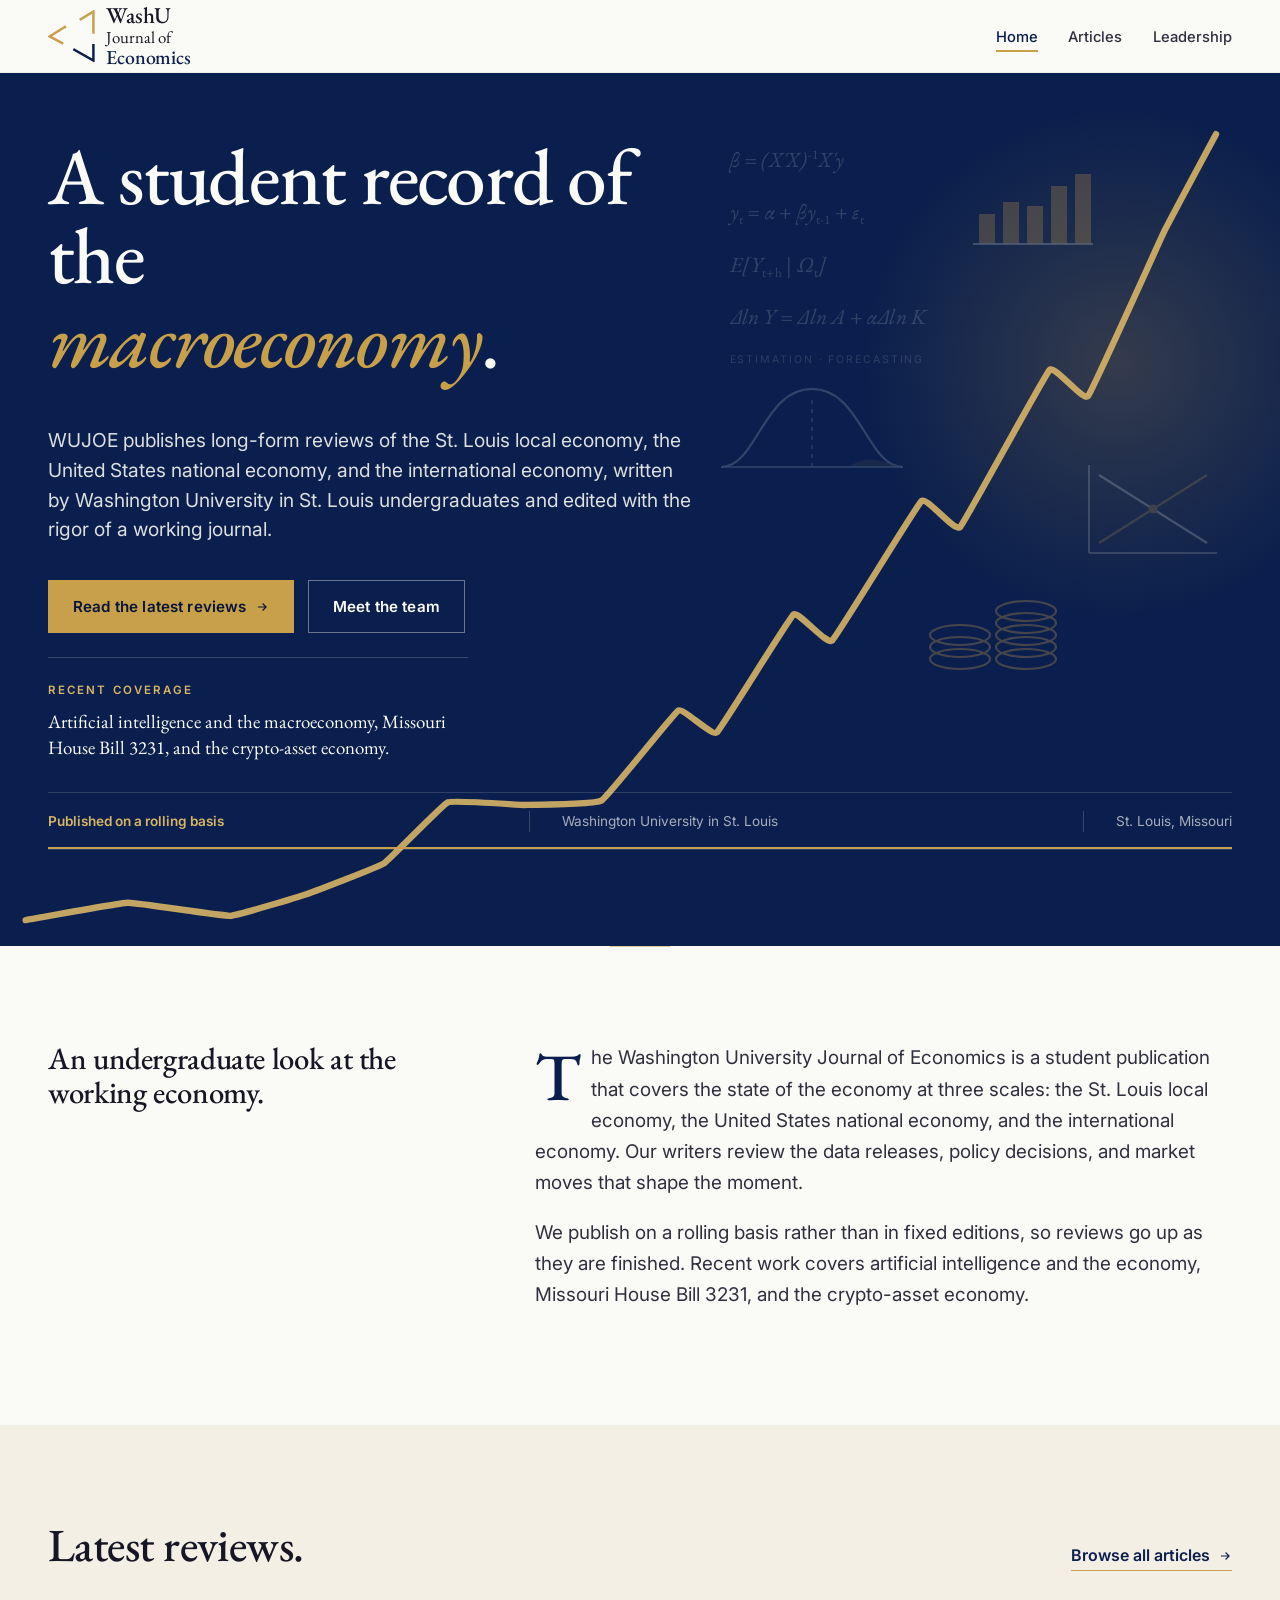
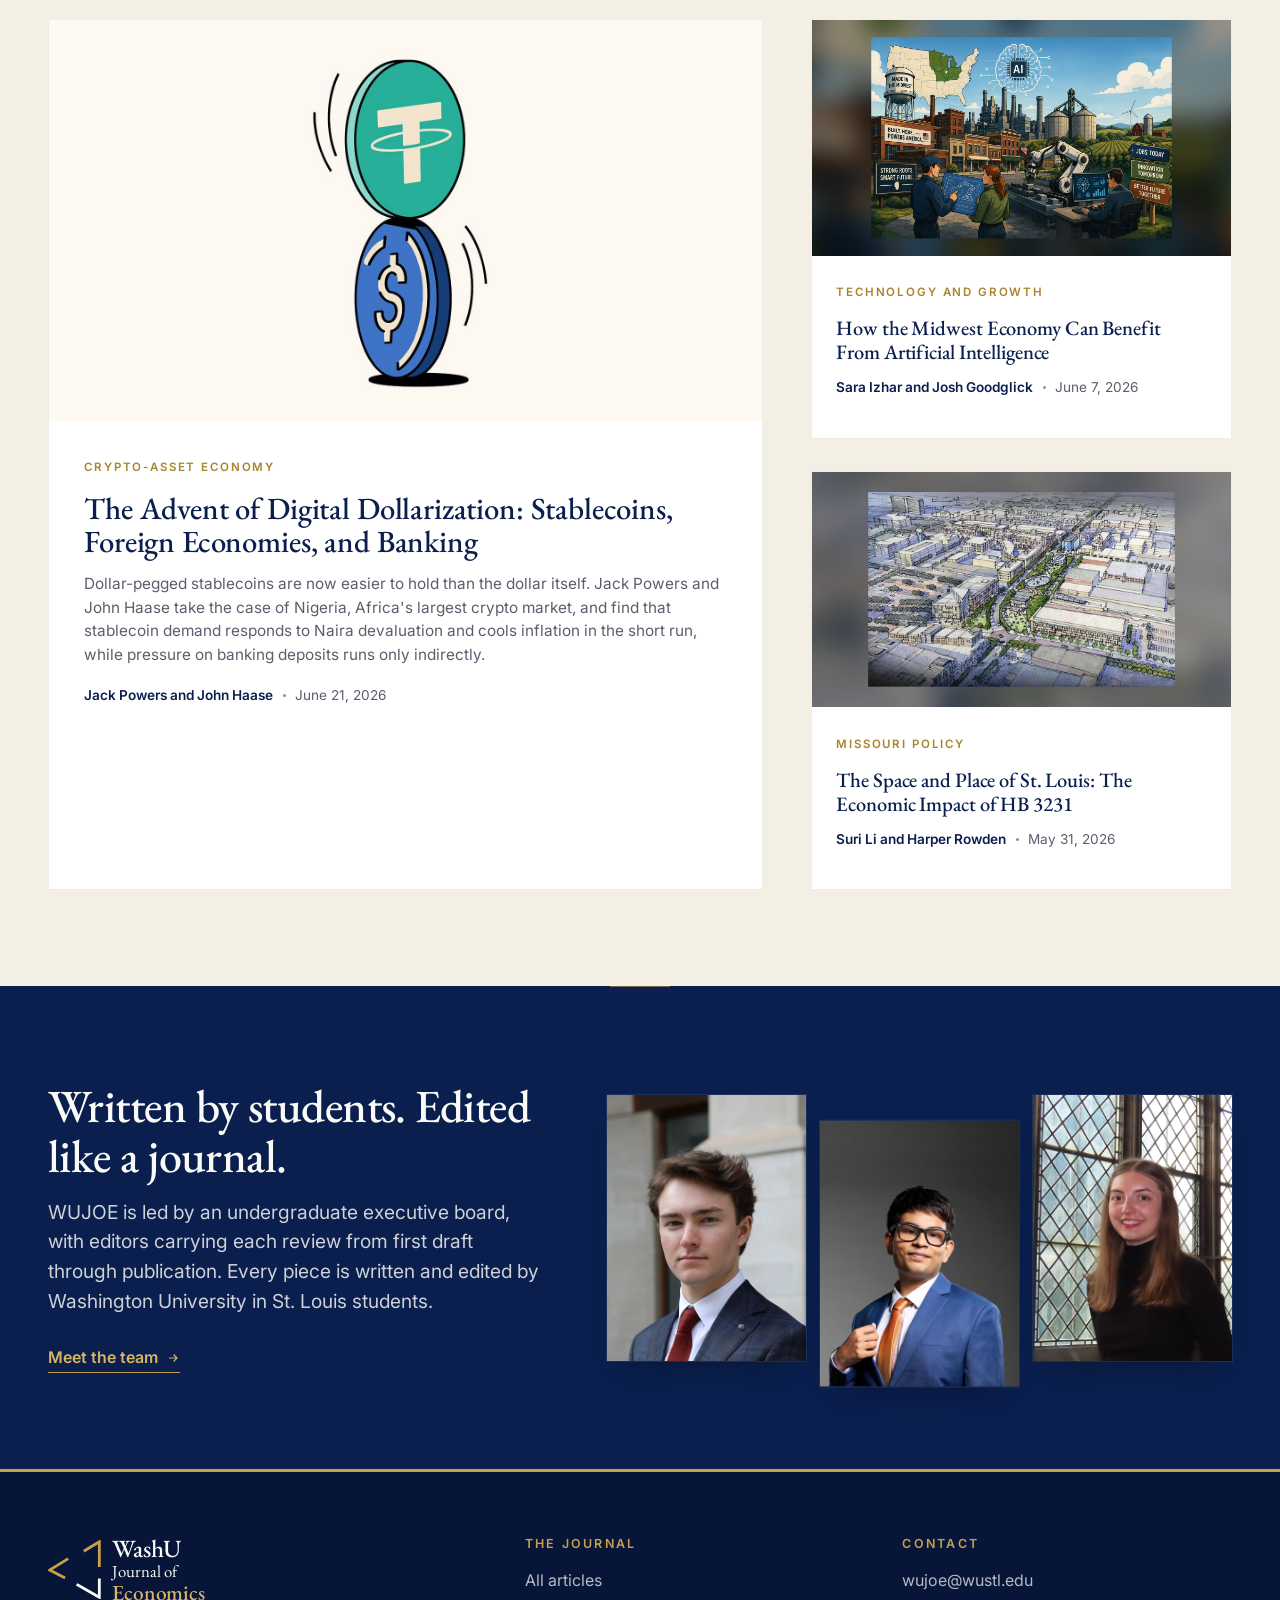
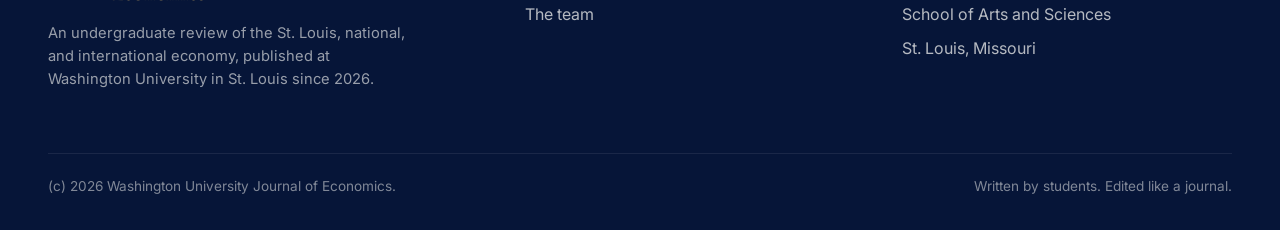
==== commit 11f80c46: "Rename Project Lead to Editor Retitles the role across the site: Rishii becomes Vice President and E" ====
--- a/index.html
+++ b/index.html
@@ -270,7 +270,7 @@
         <div class="leadership-pre-text">
           <h2>Written by students. Edited like a journal.</h2>
           <p class="lede">
-            WUJOE is led by an undergraduate executive board, with project leads carrying each review from first draft through publication. Every piece is written and edited by Washington University in St. Louis students.
+            WUJOE is led by an undergraduate executive board, with editors carrying each review from first draft through publication. Every piece is written and edited by Washington University in St. Louis students.
           </p>
           <a href="leadership.html" class="btn-link">
             Meet the team
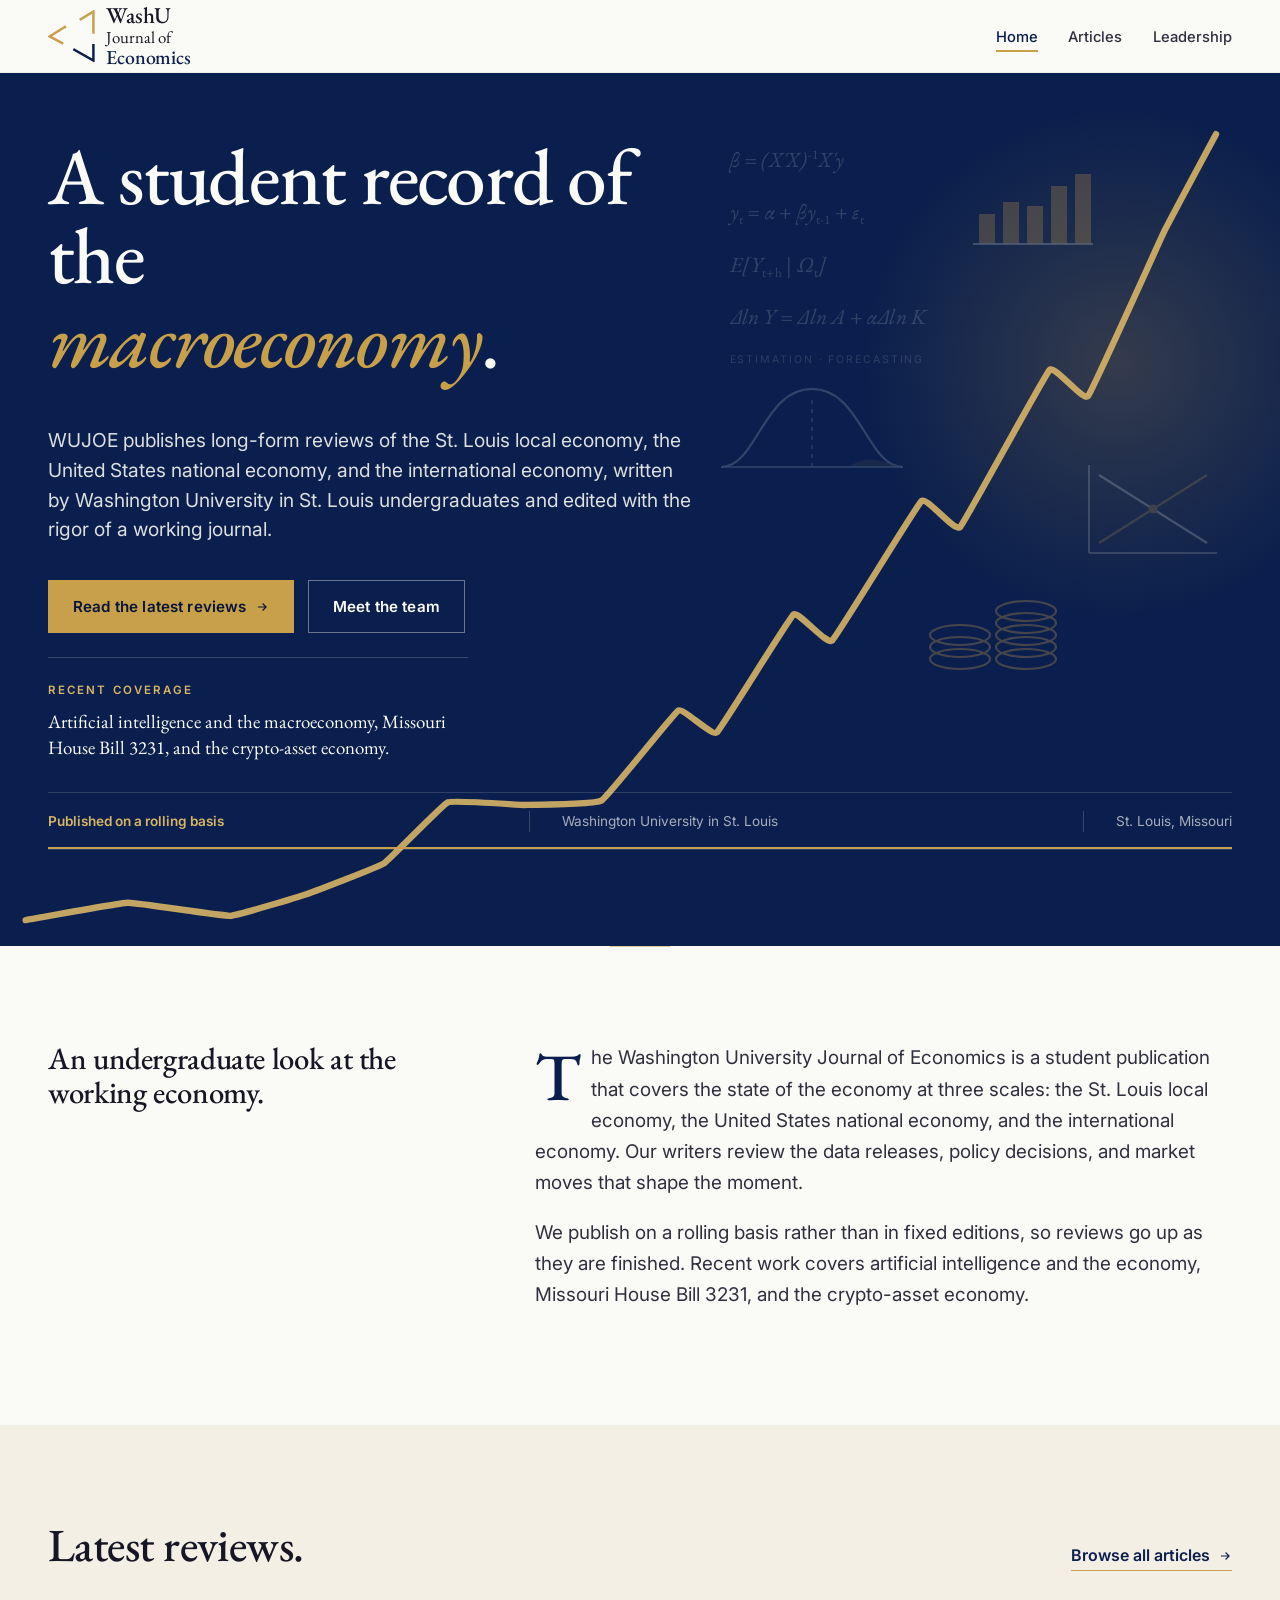
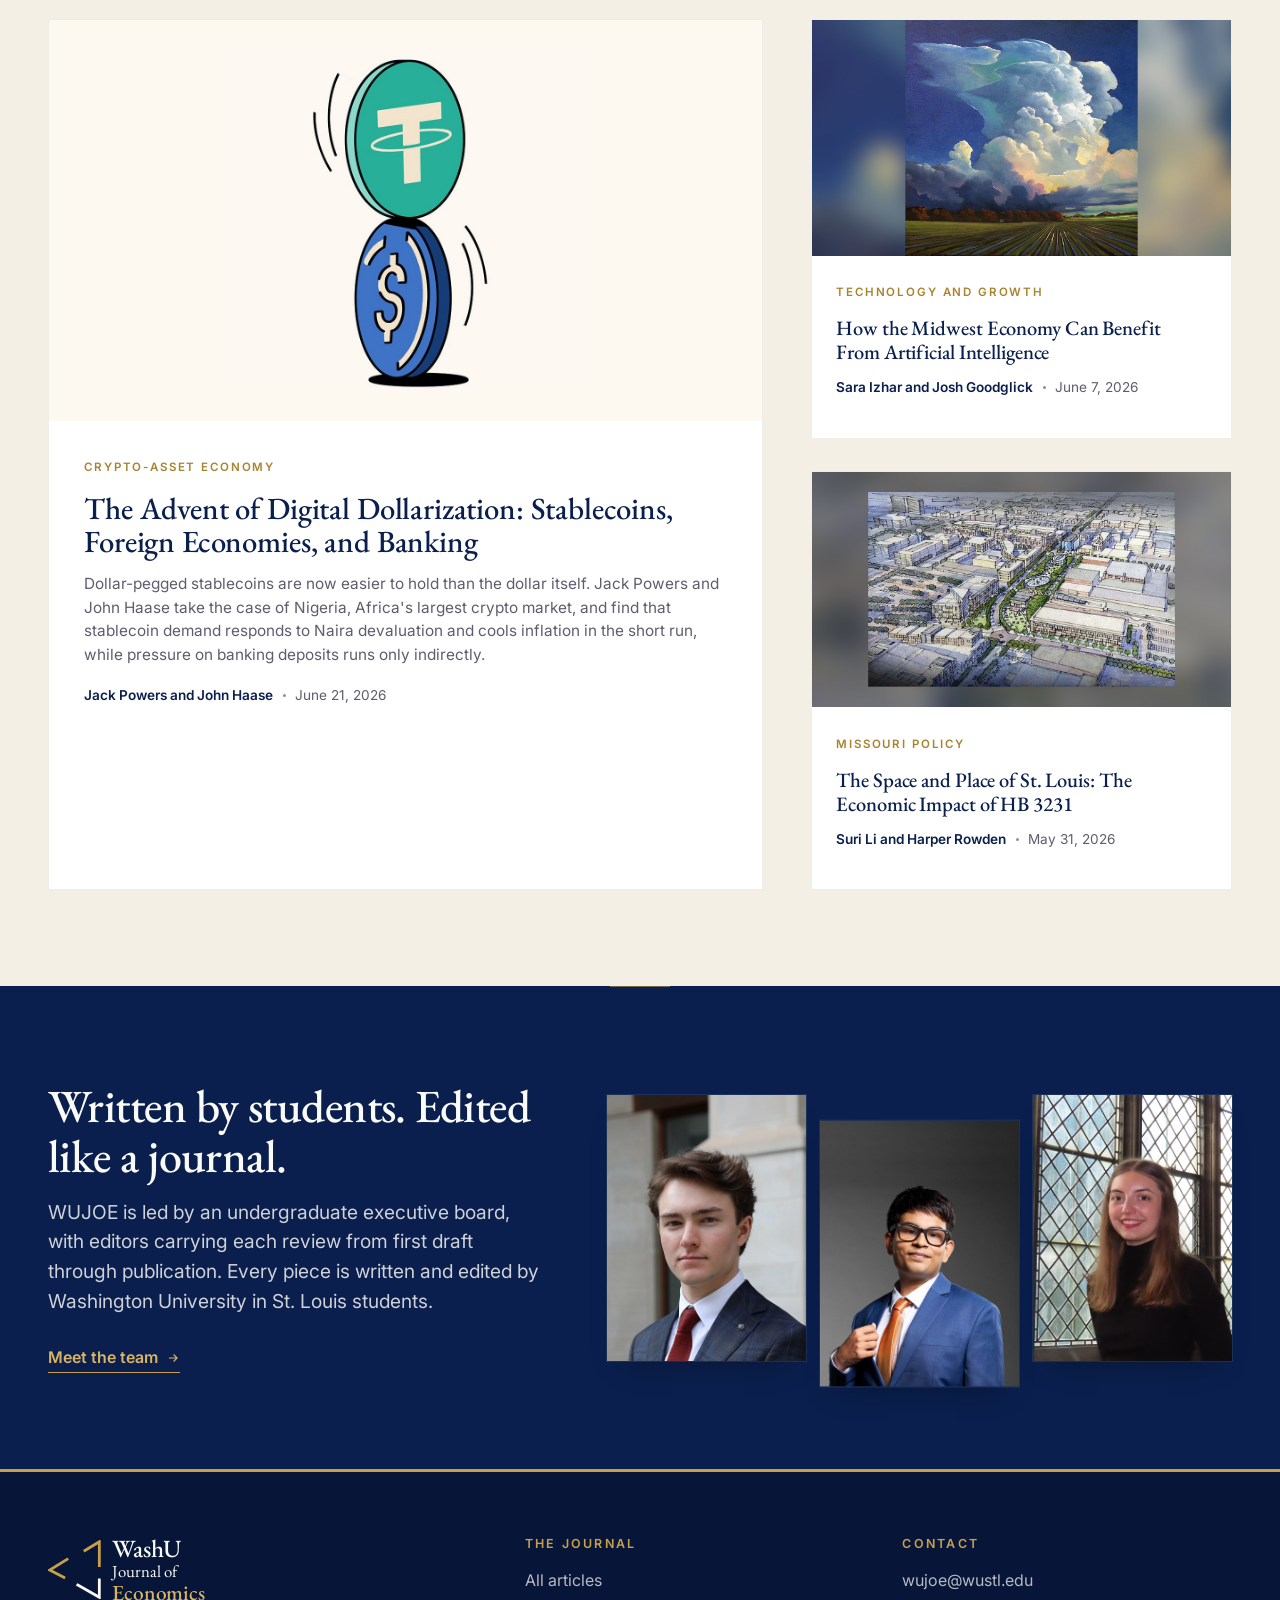
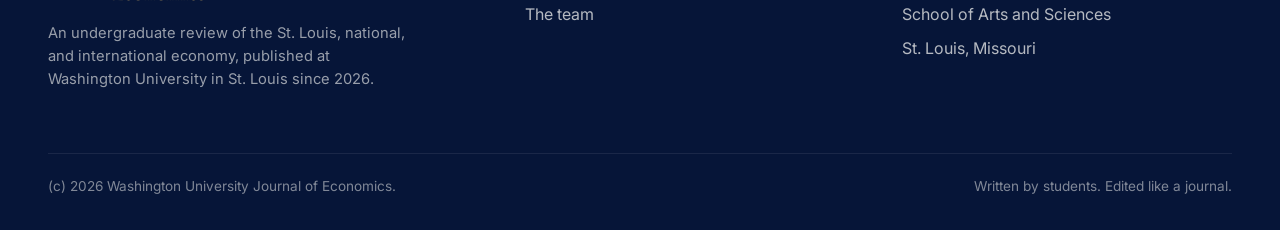
==== commit 929d4c85: "Use the storm-cloud painting as the cover for the AI article The source is only 592x600, so rather t" ====
--- a/index.html
+++ b/index.html
@@ -22,9 +22,9 @@
   <link rel="preconnect" href="https://fonts.googleapis.com" />
   <link rel="preconnect" href="https://fonts.gstatic.com" crossorigin />
   <link href="https://fonts.googleapis.com/css2?family=Caveat:wght@500;600&family=EB+Garamond:ital,wght@0,400;0,500;0,600;1,400;1,500&family=Inter:wght@400;500;600;700&display=swap" rel="stylesheet" />
-  <link rel="stylesheet" href="styles.css?v=14f92fd7" />
+  <link rel="stylesheet" href="styles.css?v=71347a96" />
   <link rel="icon" type="image/svg+xml" href="assets/logo.svg" />
-  <script src="script.js?v=19b71b5b" defer></script>
+  <script src="script.js?v=c184b61f" defer></script>
 </head>
 <body>
 
@@ -214,7 +214,7 @@
         <div class="featured-side-stack">
           <a href="articles/ai-midwestern-markets.html" class="feature-card">
             <div class="thumb">
-              <img src="assets/topics/ai-midwest.jpg?v=d4d2b6f4" alt="Illustration of a Midwestern town with factories, grain silos, a robot arm and a data dashboard, workers reviewing plans, beneath an AI chip motif" loading="lazy" />
+              <img src="assets/topics/ai-midwest.jpg?v=e0f34d12" alt="Painting of a towering cumulonimbus storm cloud rising over flat Midwestern farmland, with ploughed furrows leading to a distant treeline" loading="lazy" />
             </div>
             <div class="body">
               <span class="tag">Technology and Growth</span>
--- a/styles.css
+++ b/styles.css
@@ -860,12 +860,17 @@
 }
 
 /* ---------- Scroll reveal ---------- */
-.reveal {
+/* The base state is the finished, readable one. The hidden start is applied
+   only under .reveal-on, which JS adds to <html> once the observer is wired
+   up -- so a script error, a disabled script, or an observer that never fires
+   leaves the article fully readable instead of blank. */
+.reveal { opacity: 1; transform: none; }
+.reveal-on .reveal {
   opacity: 0;
   transform: translateY(18px);
   transition: opacity 0.7s var(--ease-out), transform 0.7s var(--ease-out);
 }
-.reveal.is-in {
+.reveal-on .reveal.is-in {
   opacity: 1;
   transform: translateY(0);
 }
@@ -945,18 +950,19 @@
 }
 
 /* Stagger-reveal: a single observer flip animates children with cascade */
-.reveal-stagger > * {
+.reveal-stagger > * { opacity: 1; transform: none; }
+.reveal-on .reveal-stagger > * {
   opacity: 0;
   transform: translateY(22px);
   transition: opacity 0.75s var(--ease-out), transform 0.75s var(--ease-out);
 }
-.reveal-stagger.is-in > * { opacity: 1; transform: translateY(0); }
-.reveal-stagger.is-in > *:nth-child(1) { transition-delay: 0ms; }
-.reveal-stagger.is-in > *:nth-child(2) { transition-delay: 90ms; }
-.reveal-stagger.is-in > *:nth-child(3) { transition-delay: 180ms; }
-.reveal-stagger.is-in > *:nth-child(4) { transition-delay: 270ms; }
-.reveal-stagger.is-in > *:nth-child(5) { transition-delay: 360ms; }
-.reveal-stagger.is-in > *:nth-child(6) { transition-delay: 450ms; }
+.reveal-on .reveal-stagger.is-in > * { opacity: 1; transform: translateY(0); }
+.reveal-on .reveal-stagger.is-in > *:nth-child(1) { transition-delay: 0ms; }
+.reveal-on .reveal-stagger.is-in > *:nth-child(2) { transition-delay: 90ms; }
+.reveal-on .reveal-stagger.is-in > *:nth-child(3) { transition-delay: 180ms; }
+.reveal-on .reveal-stagger.is-in > *:nth-child(4) { transition-delay: 270ms; }
+.reveal-on .reveal-stagger.is-in > *:nth-child(5) { transition-delay: 360ms; }
+.reveal-on .reveal-stagger.is-in > *:nth-child(6) { transition-delay: 450ms; }
 
 /* Navy section variant: color invert for sections with .section-navy */
 .section-navy {
@@ -1469,23 +1475,14 @@
   /* break out wider than the reading column on large screens */
   width: 100%;
 }
-.figure-wide {
+/* Every figure spans exactly the reading column -- no breakouts, no narrow
+   insets. Figures used to break 130px past the right margin on wide screens,
+   which read as misaligned against the text and gave the page a ragged edge. */
+.figure-wide,
+.figure-inset {
+  width: 100%;
+  max-width: 100%;
   margin: 2.4rem 0;
-}
-@media (min-width: 1180px) {
-  /* Break out to the right only. The left gutter is just var(--gap-6) = 48px
-     wide, so a symmetric breakout used to run under the sticky TOC. */
-  .figure-wide {
-    width: calc(100% + 130px);
-    margin-left: 0;
-    margin-right: -130px;
-  }
-}
-/* Inset figure: sits comfortably inside the reading column */
-.figure-inset {
-  max-width: 600px;
-  margin-left: auto;
-  margin-right: auto;
 }
 .figure figure { margin: 0; }
 .figure .frame {
@@ -1514,7 +1511,14 @@
 .figure figcaption em { font-style: italic; }
 
 /* Data table (Figure 3) */
-.data-table-wrap { margin: 2rem 0; }
+.data-table-wrap {
+  margin: 2rem 0;
+  /* contain wide tables: on a phone this scrolls inside the box instead of
+     stretching the document and pushing the article off-screen */
+  max-width: 100%;
+  overflow-x: auto;
+  -webkit-overflow-scrolling: touch;
+}
 .data-table {
   width: 100%;
   border-collapse: collapse;
